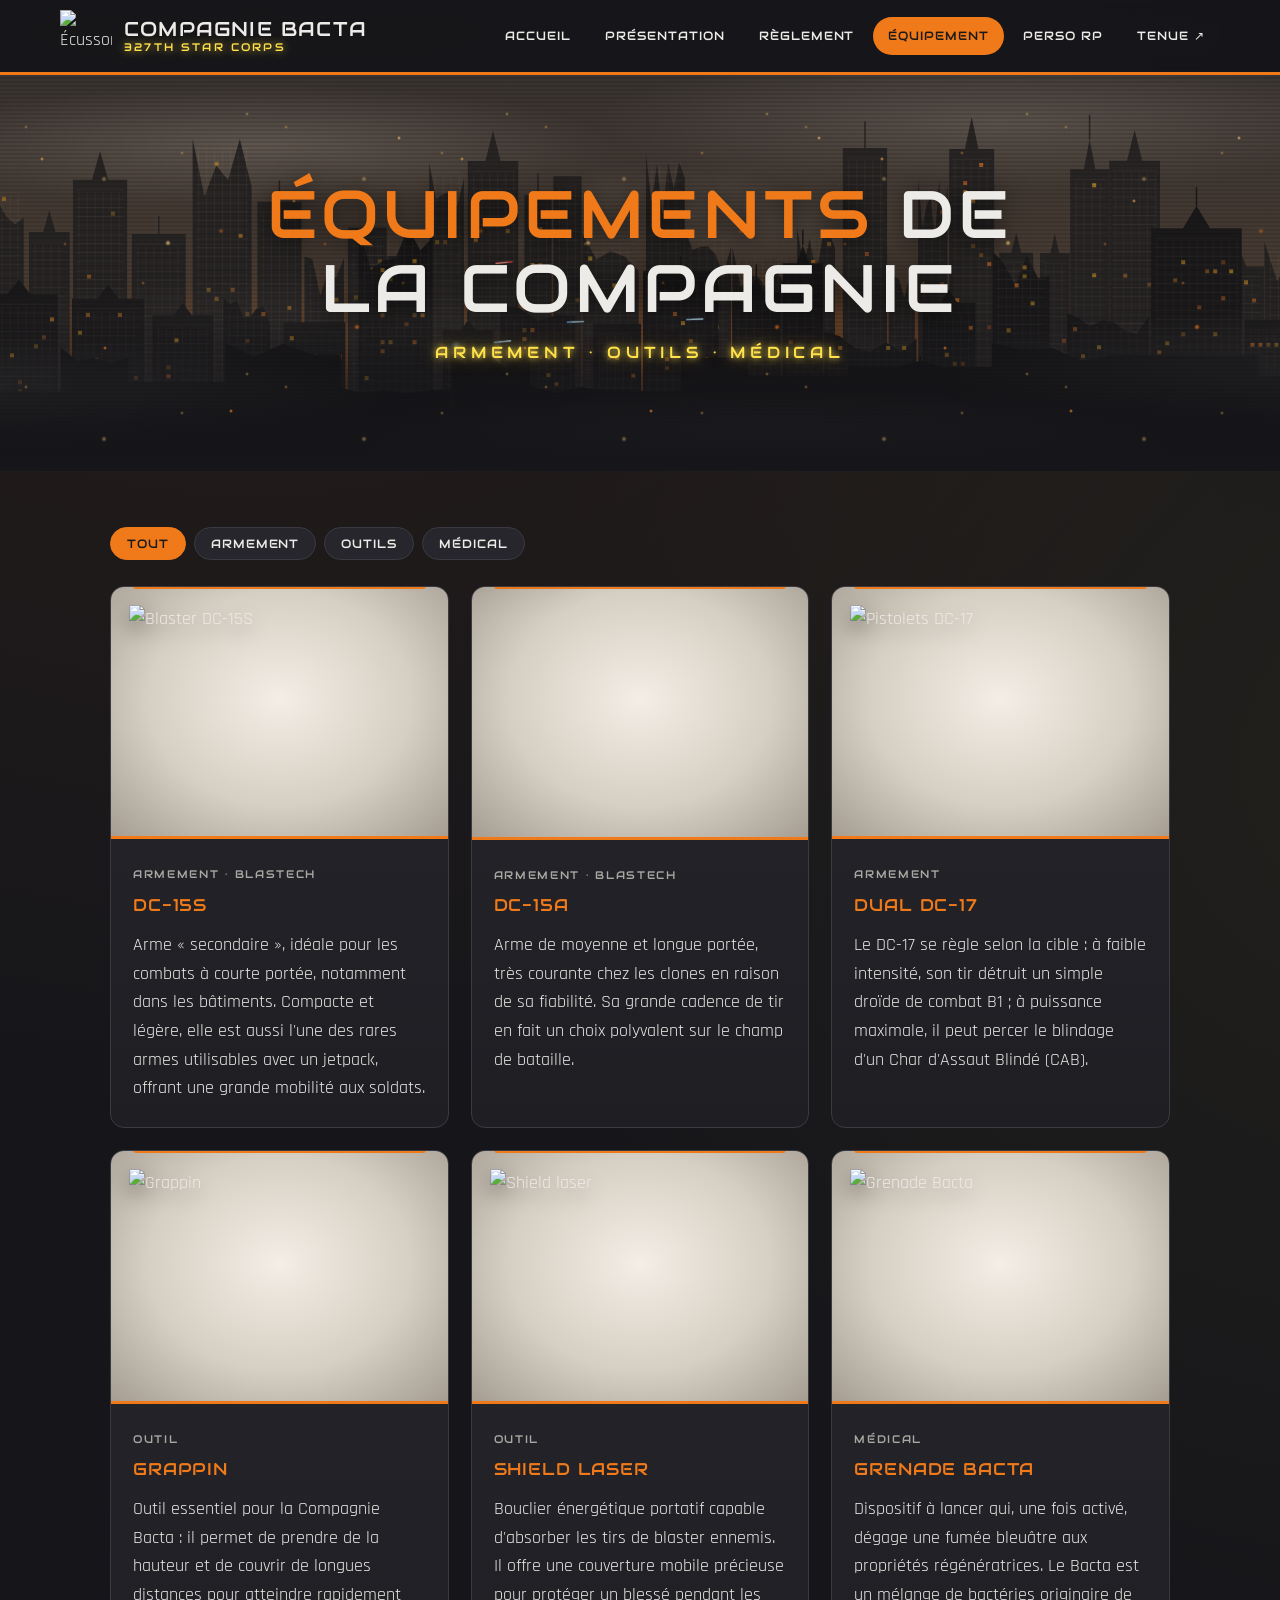
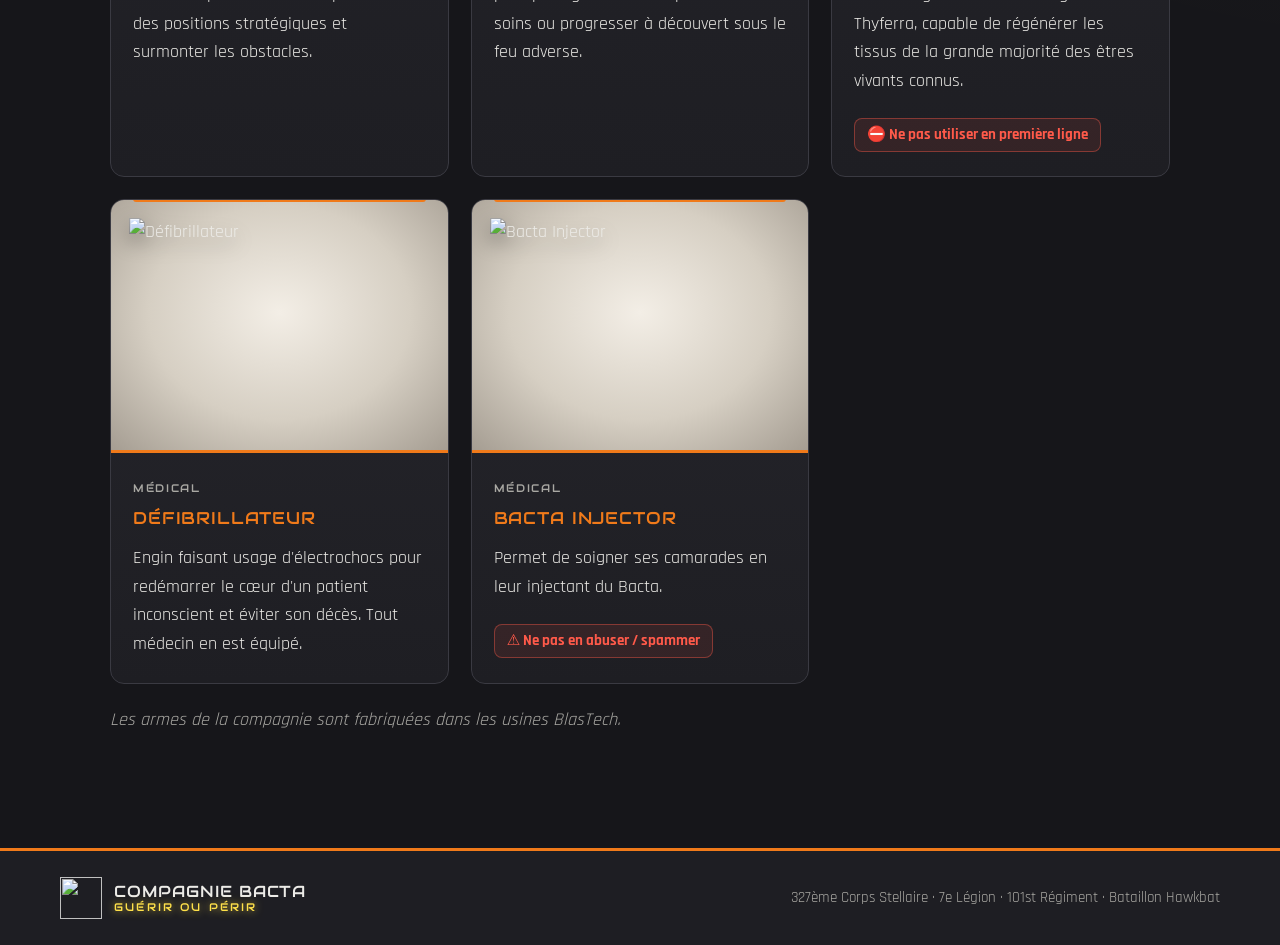
==== equipement.html @ cf079145 "Add files via upload" ====
<!doctype html>
<html lang="fr">
<head>
  <meta charset="utf-8">
  <meta name="viewport" content="width=device-width, initial-scale=1">
  <title>Équipement · Compagnie Bacta</title>
  <meta name="description" content="Armement et matériel médical de la Compagnie Bacta.">
  <meta name="theme-color" content="#16161a">
  <link rel="icon" type="image/png" href="https://i.imgur.com/Xef8rkx.png">
  <link rel="preconnect" href="https://fonts.googleapis.com">
  <link rel="preconnect" href="https://fonts.gstatic.com" crossorigin>
  <link href="https://fonts.googleapis.com/css2?family=Audiowide&family=Rajdhani:wght@500;600;700&display=swap" rel="stylesheet">
  <link rel="stylesheet" href="style.css">
</head>
<body>
  <header class="site-header">
    <div class="inner">
      <a class="brand" href="index.html">
        <img src="https://i.imgur.com/Xef8rkx.png" alt="Écusson de la Compagnie Bacta">
        <span class="brand-text"><strong>Compagnie Bacta</strong><small>327TH STAR CORPS</small></span>
      </a>
      <button class="nav-toggle" aria-label="Ouvrir le menu" aria-expanded="false" aria-controls="menu"><span></span></button>
      <ul class="nav" id="menu">
        <li><a href="index.html">Accueil</a></li>
        <li><a href="presentation.html">Présentation</a></li>
        <li><a href="reglement.html">Règlement</a></li>
        <li><a href="equipement.html" aria-current="page">Équipement</a></li>
        <li><a href="persorp.html">Perso RP</a></li>
        <li><a href="https://lucasmasure.github.io/site327th/tenues.html" target="_blank" rel="noopener">Tenue ↗</a></li>
      </ul>
    </div>
  </header>

  <main>
    <section class="hero small hero-anim">
      <div class="hero-bg scene"><canvas class="skyline" aria-hidden="true"></canvas><canvas class="battle" aria-hidden="true"></canvas><canvas class="squad" aria-hidden="true"></canvas></div>
      <div class="hero-fx smoke" aria-hidden="true"></div>
      <div class="hero-fx embers" aria-hidden="true"></div>
      <div class="hero-fx embers far" aria-hidden="true"></div>
      <div class="hero-fx flash" aria-hidden="true"></div>
      <div class="hero-content">
        <h1><span class="accent">Équipements</span> de la Compagnie</h1>
        <span class="neon">ARMEMENT · OUTILS · MÉDICAL</span>
      </div>
    </section>

    <section class="section">
      <div class="container">
        <div class="filters" role="group" aria-label="Filtrer l'équipement">
          <button type="button" data-filter="all" aria-pressed="true">Tout</button>
          <button type="button" data-filter="arme" aria-pressed="false">Armement</button>
          <button type="button" data-filter="outil" aria-pressed="false">Outils</button>
          <button type="button" data-filter="medical" aria-pressed="false">Médical</button>
        </div>

        <div class="grid grid-3">
          <article class="panel gear reveal" data-cat="arme">
            <figure><img src="https://i.imgur.com/nRN3smz.png" alt="Blaster DC-15S" loading="lazy"></figure>
            <div class="body">
              <span class="cat">Armement · BlasTech</span>
              <h3>DC-15S</h3>
              <p>Arme « secondaire », idéale pour les combats à courte portée, notamment dans les bâtiments. Compacte et légère, elle est aussi l'une des rares armes utilisables avec un jetpack, offrant une grande mobilité aux soldats.</p>
            </div>
          </article>

          <article class="panel gear reveal" data-cat="arme">
            <figure><img class="tight" src="https://i.imgur.com/wqkcnJ9.png" alt="Fusil DC-15A" loading="lazy"></figure>
            <div class="body">
              <span class="cat">Armement · BlasTech</span>
              <h3>DC-15A</h3>
              <p>Arme de moyenne et longue portée, très courante chez les clones en raison de sa fiabilité. Sa grande cadence de tir en fait un choix polyvalent sur le champ de bataille.</p>
            </div>
          </article>

          <article class="panel gear reveal" data-cat="arme">
            <figure><img src="https://i.imgur.com/rThnytf.png" alt="Pistolets DC-17" loading="lazy"></figure>
            <div class="body">
              <span class="cat">Armement</span>
              <h3>Dual DC-17</h3>
              <p>Le DC-17 se règle selon la cible : à faible intensité, son tir détruit un simple droïde de combat B1 ; à puissance maximale, il peut percer le blindage d'un Char d'Assaut Blindé (CAB).</p>
            </div>
          </article>

          <article class="panel gear reveal" data-cat="outil">
            <figure><img src="https://i.imgur.com/7zBPqgV.png" alt="Grappin" loading="lazy"></figure>
            <div class="body">
              <span class="cat">Outil</span>
              <h3>Grappin</h3>
              <p>Outil essentiel pour la Compagnie Bacta : il permet de prendre de la hauteur et de couvrir de longues distances pour atteindre rapidement des positions stratégiques et surmonter les obstacles.</p>
            </div>
          </article>

          <article class="panel gear reveal" data-cat="outil">
            <figure><img src="https://i.imgur.com/reL2y9s.png" alt="Shield laser" loading="lazy"></figure>
            <div class="body">
              <span class="cat">Outil</span>
              <h3>Shield laser</h3>
              <p>Bouclier énergétique portatif capable d'absorber les tirs de blaster ennemis. Il offre une couverture mobile précieuse pour protéger un blessé pendant les soins ou progresser à découvert sous le feu adverse.</p>
            </div>
          </article>

          <article class="panel gear reveal" data-cat="medical">
            <figure><img src="https://i.imgur.com/uKhe6Ti.png" alt="Grenade Bacta" loading="lazy"></figure>
            <div class="body">
              <span class="cat">Médical</span>
              <h3>Grenade Bacta</h3>
              <p>Dispositif à lancer qui, une fois activé, dégage une fumée bleuâtre aux propriétés régénératrices. Le Bacta est un mélange de bactéries originaire de Thyferra, capable de régénérer les tissus de la grande majorité des êtres vivants connus.</p>
              <span class="warn">⛔ Ne pas utiliser en première ligne</span>
            </div>
          </article>

          <article class="panel gear reveal" data-cat="medical">
            <figure><img src="https://i.imgur.com/QE6nKSE.png" alt="Défibrillateur" loading="lazy"></figure>
            <div class="body">
              <span class="cat">Médical</span>
              <h3>Défibrillateur</h3>
              <p>Engin faisant usage d'électrochocs pour redémarrer le cœur d'un patient inconscient et éviter son décès. Tout médecin en est équipé.</p>
            </div>
          </article>

          <article class="panel gear reveal" data-cat="medical">
            <figure><img src="https://i.imgur.com/qRTN50y.png" alt="Bacta Injector" loading="lazy"></figure>
            <div class="body">
              <span class="cat">Médical</span>
              <h3>Bacta Injector</h3>
              <p>Permet de soigner ses camarades en leur injectant du Bacta.</p>
              <span class="warn">⚠️ Ne pas en abuser / spammer</span>
            </div>
          </article>
        </div>

        <p class="note">Les armes de la compagnie sont fabriquées dans les usines BlasTech.</p>
      </div>
    </section>
  </main>

  <footer class="site-footer">
    <div class="inner">
      <a class="brand" href="index.html">
        <img src="https://i.imgur.com/Xef8rkx.png" alt="">
        <span class="brand-text"><strong>Compagnie Bacta</strong><small>GUÉRIR OU PÉRIR</small></span>
      </a>
      <span>327ème Corps Stellaire · 7e Légion · 101st Régiment · Bataillon Hawkbat</span>
    </div>
  </footer>

  <script src="script.js"></script>
</body>
</html>
---- style.css ----
/* ==========================================================
   Compagnie Bacta - 327th Star Corps
   Palette tirée de l'écusson : anthracite, orange, jaune néon
   ========================================================== */

:root {
  --bg: #16161a;
  --bg-2: #1e1e23;
  --panel: #26262c;
  --panel-2: #2e2e35;
  --line: #3a3a42;
  --orange: #f07a1a;
  --neon: #ffe14a;
  --text: #ecebe7;
  --muted: #a9a8a3;
  --danger: #ff5a4a;
  --radius: 14px;
  --font-title: "Audiowide", system-ui, sans-serif;
  --font-body: "Rajdhani", system-ui, sans-serif;
}

* { box-sizing: border-box; }
html { scroll-behavior: smooth; }

body {
  margin: 0;
  background:
    radial-gradient(circle at 20% -10%, rgba(240, 122, 26, .10), transparent 45%),
    radial-gradient(circle at 110% 30%, rgba(255, 225, 74, .05), transparent 40%),
    var(--bg);
  color: var(--text);
  font-family: var(--font-body);
  font-size: 1.12rem;
  line-height: 1.6;
  min-height: 100vh;
  display: flex;
  flex-direction: column;
}

img { max-width: 100%; display: block; }
a { color: var(--orange); }

/* ---------- Header / navigation ---------- */

.site-header {
  position: sticky;
  top: 0;
  z-index: 50;
  background: rgba(22, 22, 26, .9);
  backdrop-filter: blur(10px);
  border-bottom: 3px solid var(--orange);
}

.site-header .inner {
  max-width: 1200px;
  margin: 0 auto;
  padding: 10px 20px;
  display: flex;
  align-items: center;
  justify-content: space-between;
  gap: 16px;
}

.brand {
  display: flex;
  align-items: center;
  gap: 12px;
  text-decoration: none;
  color: var(--text);
}

.brand img { width: 52px; height: 52px; transition: transform .5s ease; }
.brand:hover img { transform: rotate(-12deg) scale(1.05); }

.brand-text { display: flex; flex-direction: column; line-height: 1.15; }

.brand-text strong {
  font-family: var(--font-title);
  font-weight: 400;
  font-size: 1.25rem;
  letter-spacing: .06em;
  text-transform: uppercase;
}

.brand-text small {
  font-family: var(--font-title);
  font-size: .68rem;
  letter-spacing: .2em;
  color: var(--neon);
  text-shadow: 0 0 8px rgba(255, 225, 74, .7);
}

.nav { display: flex; gap: 4px; list-style: none; margin: 0; padding: 0; }

.nav a {
  display: block;
  padding: 8px 14px;
  font-family: var(--font-title);
  font-size: .76rem;
  letter-spacing: .08em;
  text-transform: uppercase;
  color: var(--text);
  text-decoration: none;
  border-radius: 999px;
  border: 1px solid transparent;
  transition: background .2s, border-color .2s, color .2s;
}

.nav a:hover { border-color: var(--orange); color: var(--orange); }
.nav a[aria-current="page"] { background: var(--orange); color: #1a1a1a; }

.nav-toggle {
  display: none;
  background: none;
  border: 2px solid var(--orange);
  border-radius: 10px;
  width: 46px;
  height: 42px;
  cursor: pointer;
  padding: 0;
}

.nav-toggle span,
.nav-toggle span::before,
.nav-toggle span::after {
  display: block;
  width: 22px;
  height: 2px;
  background: var(--orange);
  margin: 0 auto;
  position: relative;
  transition: transform .25s, background .25s;
}

.nav-toggle span::before,
.nav-toggle span::after { content: ""; position: absolute; left: 0; }
.nav-toggle span::before { top: -7px; }
.nav-toggle span::after { top: 7px; }

/* ---------- Hero ---------- */

.hero {
  position: relative;
  min-height: 80vh;
  display: grid;
  place-items: center;
  text-align: center;
  overflow: hidden;
  isolation: isolate;
}

.hero.small { min-height: 44vh; }

.hero-bg {
  position: absolute;
  inset: 0;
  background-size: cover;
  background-position: center 30%;
  z-index: -2;
  animation: slowzoom 24s ease-in-out infinite alternate;
}

.hero::after {
  content: "";
  position: absolute;
  inset: 0;
  z-index: -1;
  background:
    linear-gradient(180deg, rgba(22, 22, 26, .35) 0%, rgba(22, 22, 26, .6) 60%, var(--bg) 100%),
    repeating-linear-gradient(0deg, rgba(0, 0, 0, .12) 0 2px, transparent 2px 4px);
}

@keyframes slowzoom { from { transform: scale(1.02); } to { transform: scale(1.12); } }

.hero-content { padding: 40px 20px; max-width: 900px; }



.hero h1 {
  font-family: var(--font-title);
  font-weight: 400;
  font-size: clamp(2rem, 6vw, 4.2rem);
  letter-spacing: .06em;
  text-transform: uppercase;
  margin: 0;
  line-height: 1.1;
  text-shadow: 0 4px 24px rgba(0, 0, 0, .7);
}

.hero h1 .accent { color: var(--orange); }

.neon {
  display: inline-block;
  margin-top: 14px;
  font-family: var(--font-title);
  letter-spacing: .3em;
  font-size: clamp(.8rem, 1.8vw, 1rem);
  color: var(--neon);
  text-shadow: 0 0 6px rgba(255, 225, 74, .9), 0 0 18px rgba(255, 225, 74, .5);
}

.hero .lead {
  margin: 18px auto 0;
  max-width: 640px;
  font-size: 1.2rem;
  color: #dddbd5;
  text-shadow: 0 2px 10px rgba(0, 0, 0, .8);
}

.btn-row { margin-top: 28px; display: flex; gap: 12px; justify-content: center; flex-wrap: wrap; }

.btn {
  display: inline-flex;
  align-items: center;
  gap: 8px;
  padding: 12px 24px;
  font-family: var(--font-title);
  font-size: .82rem;
  letter-spacing: .1em;
  text-transform: uppercase;
  text-decoration: none;
  color: #1a1a1a;
  background: var(--orange);
  border: 2px solid var(--orange);
  border-radius: 999px;
  transition: transform .15s, box-shadow .2s, color .2s, border-color .2s;
}

.btn:hover { transform: translateY(-2px); box-shadow: 0 8px 24px rgba(240, 122, 26, .35); }
.btn.ghost { background: rgba(22, 22, 26, .6); color: var(--text); border-color: var(--text); }
.btn.ghost:hover { border-color: var(--orange); color: var(--orange); box-shadow: none; }

/* ---------- Accueil : arrière-plan animé ---------- */

.hero-content { position: relative; z-index: 1; }

.hero-anim .hero-bg {
  background-position: center 35%;
  animation: kenburns 32s ease-in-out infinite alternate;
}

@keyframes kenburns {
  0%   { transform: scale(1.05) translate(0, 0); }
  50%  { transform: scale(1.14) translate(-1.5%, -1%); }
  100% { transform: scale(1.1) translate(1.5%, -2%); }
}

.hero-fx {
  position: absolute;
  inset: 0;
  pointer-events: none;
}

/* Fumée qui dérive entre les ruines */
.hero-anim .smoke {
  z-index: -1;
  inset: -10% -50%;
  background:
    radial-gradient(ellipse 30% 18% at 20% 75%, rgba(200, 190, 175, .22), transparent 70%),
    radial-gradient(ellipse 25% 15% at 55% 85%, rgba(180, 170, 160, .18), transparent 70%),
    radial-gradient(ellipse 35% 20% at 85% 70%, rgba(210, 200, 185, .2), transparent 70%),
    radial-gradient(ellipse 28% 14% at 40% 60%, rgba(160, 150, 140, .12), transparent 70%);
  filter: blur(6px);
  animation: drift 40s linear infinite alternate;
}

@keyframes drift {
  from { transform: translateX(-12%); }
  to   { transform: translateX(12%); }
}

/* Braises qui s'élèvent */
.hero-anim .embers {
  z-index: 0;
  inset: 0;
  background-image:
    radial-gradient(2px 2px at 10% 20%, #ffb35c, transparent),
    radial-gradient(2px 2px at 25% 65%, #ff8a2a, transparent),
    radial-gradient(3px 3px at 40% 40%, #ffd27a, transparent),
    radial-gradient(2px 2px at 55% 80%, #ff9a3c, transparent),
    radial-gradient(2px 2px at 70% 30%, #ffb35c, transparent),
    radial-gradient(3px 3px at 85% 60%, #ff7a1a, transparent),
    radial-gradient(2px 2px at 95% 15%, #ffd27a, transparent);
  background-size: 420px 420px;
  opacity: .8;
  animation: rise 14s linear infinite, flicker 3s ease-in-out infinite alternate;
}

.hero-anim .embers.far {
  background-size: 260px 260px;
  opacity: .45;
  filter: blur(.6px);
  animation: rise-far 22s linear infinite, flicker 4s ease-in-out infinite alternate-reverse;
}

@keyframes rise {
  from { background-position: 0 0; }
  to   { background-position: 120px -840px; }
}

@keyframes rise-far {
  from { background-position: 0 0; }
  to   { background-position: -80px -520px; }
}

@keyframes flicker {
  from { filter: brightness(.8); }
  to   { filter: brightness(1.4); }
}

/* Éclairs lointains dans le ciel orageux */
.hero-anim .flash {
  z-index: -1;
  background: radial-gradient(ellipse 60% 35% at 50% 0%, rgba(255, 240, 220, .55), transparent 70%);
  mix-blend-mode: screen;
  opacity: 0;
  animation: lightning 11s linear infinite;
}

@keyframes lightning {
  0%, 86%, 100% { opacity: 0; }
  87%  { opacity: .9; }
  88%  { opacity: .1; }
  89%  { opacity: .7; }
  91%  { opacity: 0; }
}

/* ---------- Layout ---------- */

main { flex: 1; }
.container { max-width: 1100px; margin: 0 auto; padding: 0 20px; }
.section { padding: 56px 0; }

.section-title {
  display: flex;
  align-items: center;
  gap: 16px;
  font-family: var(--font-title);
  font-weight: 400;
  font-size: clamp(1.25rem, 3vw, 1.9rem);
  letter-spacing: .06em;
  text-transform: uppercase;
  margin: 0 0 28px;
}

.section-title::before {
  content: "";
  flex: none;
  width: 14px;
  height: 14px;
  border-radius: 50%;
  background: var(--orange);
  box-shadow: 0 0 0 4px var(--bg), 0 0 0 6px var(--orange);
}

.section-title::after {
  content: "";
  flex: 1;
  height: 2px;
  background: linear-gradient(90deg, var(--orange), transparent);
}

/* Panneau inspiré des bandeaux de l'écusson */
.panel {
  position: relative;
  background: linear-gradient(180deg, var(--panel), var(--bg-2));
  border: 1px solid var(--line);
  border-radius: var(--radius);
  padding: 26px 28px;
}

.panel::before {
  content: "";
  position: absolute;
  left: 22px;
  right: 22px;
  top: -1px;
  height: 3px;
  border-radius: 0 0 4px 4px;
  background: var(--orange);
}

.panel h3 {
  font-family: var(--font-title);
  font-weight: 400;
  letter-spacing: .05em;
  text-transform: uppercase;
  font-size: 1.05rem;
  margin: 0 0 12px;
  color: var(--orange);
}

.panel p { margin: 0 0 10px; }
.panel p:last-child { margin-bottom: 0; }

.grid { display: grid; gap: 22px; }
.grid-2 { grid-template-columns: repeat(auto-fit, minmax(min(100%, 300px), 1fr)); }
.grid-3 { grid-template-columns: repeat(auto-fit, minmax(min(100%, 260px), 1fr)); }
.stack > * + * { margin-top: 22px; }
.stack > .chain { margin: 40px 0; }

/* ---------- Chaîne d'unités ---------- */

.chain {
  display: flex;
  flex-wrap: wrap;
  align-items: center;
  justify-content: center;
  gap: 10px;
  list-style: none;
  margin: 0;
  padding: 0;
}

.chain li {
  font-family: var(--font-title);
  font-size: .78rem;
  letter-spacing: .06em;
  text-transform: uppercase;
  padding: 10px 16px;
  border: 1px solid var(--line);
  border-radius: 999px;
  background: var(--panel);
}

.chain li.current { background: var(--orange); color: #1a1a1a; border-color: var(--orange); }
.chain li.sep { border: none; background: none; padding: 0; color: var(--orange); }

/* ---------- Cartes de navigation ---------- */

.card-link {
  display: flex;
  flex-direction: column;
  gap: 6px;
  text-decoration: none;
  color: var(--text);
  transition: transform .2s, border-color .2s;
}

.card-link:hover { transform: translateY(-4px); border-color: var(--orange); }

.card-link .icon {
  width: 54px;
  height: 54px;
  display: grid;
  place-items: center;
  font-size: 1.5rem;
  border-radius: 50%;
  background: var(--bg);
  border: 2px solid var(--orange);
  margin-bottom: 8px;
}

.card-link p { color: var(--muted); }

.card-link .more {
  margin-top: auto;
  padding-top: 8px;
  font-family: var(--font-title);
  font-size: .72rem;
  letter-spacing: .12em;
  text-transform: uppercase;
  color: var(--orange);
}

/* ---------- Devise ---------- */

.motto {
  text-align: center;
  padding: 44px 24px;
  border-radius: var(--radius);
  background:
    linear-gradient(90deg, transparent 0 10%, var(--orange) 10% 12%, transparent 12% 88%, var(--orange) 88% 90%, transparent 90%),
    var(--panel);
  border: 1px solid var(--line);
}

.motto q {
  font-family: var(--font-title);
  font-size: clamp(1.4rem, 4vw, 2.4rem);
  letter-spacing: .08em;
  text-transform: uppercase;
  quotes: "\00AB\00A0" "\00A0\00BB";
}

.motto p {
  margin: 10px 0 0;
  color: var(--neon);
  font-family: var(--font-title);
  letter-spacing: .25em;
  font-size: .8rem;
  text-shadow: 0 0 8px rgba(255, 225, 74, .6);
}

/* ---------- Listes ---------- */

.list { list-style: none; padding: 0; margin: 0; }

.list li {
  position: relative;
  padding: 10px 0 10px 30px;
  border-bottom: 1px dashed var(--line);
}

.list li:last-child { border-bottom: none; }

.list li::before {
  content: "";
  position: absolute;
  left: 4px;
  top: 19px;
  width: 10px;
  height: 10px;
  border-radius: 2px;
  transform: rotate(45deg);
  background: var(--orange);
}

.list.danger li::before { background: var(--danger); }
.list strong { color: #fff; }

/* ---------- Code MÉDICALE ---------- */

.acronym {
  display: grid;
  grid-template-columns: repeat(auto-fit, minmax(min(100%, 180px), 1fr));
  gap: 16px;
}

.acronym div {
  background: var(--panel);
  border: 1px solid var(--line);
  border-radius: var(--radius);
  padding: 22px 18px;
  text-align: center;
}

.acronym b {
  display: grid;
  place-items: center;
  width: 58px;
  height: 58px;
  margin: 0 auto 12px;
  border-radius: 50%;
  font-family: var(--font-title);
  font-size: 1.6rem;
  font-weight: 400;
  color: #1a1a1a;
  background: var(--orange);
  box-shadow: 0 0 0 4px var(--panel), 0 0 0 6px var(--orange);
}

.acronym h4 {
  font-family: var(--font-title);
  font-weight: 400;
  margin: 0 0 6px;
  letter-spacing: .05em;
  text-transform: uppercase;
}

.acronym p { margin: 0; color: var(--muted); font-size: 1rem; }

/* ---------- Alertes ---------- */

.alert {
  display: flex;
  gap: 14px;
  align-items: flex-start;
  padding: 16px 20px;
  border-radius: var(--radius);
  background: rgba(255, 90, 74, .08);
  border: 1px solid rgba(255, 90, 74, .45);
}

.alert.code-vert { background: rgba(80, 220, 120, .07); border-color: rgba(80, 220, 120, .45); }

.alert .tag {
  flex: none;
  margin-top: 3px;
  font-family: var(--font-title);
  font-size: .68rem;
  letter-spacing: .1em;
  padding: 4px 10px;
  border-radius: 999px;
  background: var(--danger);
  color: #1a1a1a;
}

.alert.code-vert .tag { background: #50dc78; }

/* ---------- Personnages ---------- */

.dossier {
  display: grid;
  grid-template-columns: 280px 1fr;
  gap: 32px;
  align-items: start;
}

.portrait {
  position: relative;
  padding: 6px;
  border-radius: var(--radius);
  background: linear-gradient(160deg, var(--orange), var(--panel-2) 40%, var(--panel-2) 60%, var(--orange));
}

.portrait img {
  width: 100%;
  height: auto;
  aspect-ratio: 1120 / 1760;
  object-fit: cover;
  border-radius: calc(var(--radius) - 6px);
  background: var(--bg);
}
.matricule {
  display: inline-block;
  font-family: var(--font-title);
  font-size: .78rem;
  letter-spacing: .18em;
  color: var(--neon);
  text-shadow: 0 0 8px rgba(255, 225, 74, .6);
}

.dossier h2 {
  font-family: var(--font-title);
  font-weight: 400;
  font-size: clamp(1.8rem, 4vw, 2.6rem);
  letter-spacing: .06em;
  text-transform: uppercase;
  margin: 2px 0 8px;
}

.role {
  display: inline-block;
  padding: 4px 14px;
  border-radius: 999px;
  background: var(--orange);
  color: #1a1a1a;
  font-weight: 700;
}

.dossier h3 {
  font-family: var(--font-title);
  font-weight: 400;
  font-size: .88rem;
  letter-spacing: .12em;
  text-transform: uppercase;
  color: var(--orange);
  margin: 22px 0 6px;
}

.dossier p { margin: 0; }

/* ---------- Équipement ---------- */

.filters { display: flex; flex-wrap: wrap; gap: 8px; margin-bottom: 26px; }

.filters button {
  font-family: var(--font-title);
  font-size: .74rem;
  letter-spacing: .08em;
  text-transform: uppercase;
  padding: 8px 16px;
  border-radius: 999px;
  border: 1px solid var(--line);
  background: var(--panel);
  color: var(--text);
  cursor: pointer;
}

.filters button:hover { border-color: var(--orange); }
.filters button[aria-pressed="true"] { background: var(--orange); border-color: var(--orange); color: #1a1a1a; }

.gear { display: flex; flex-direction: column; padding: 0; overflow: hidden; }
.gear[hidden] { display: none; }

.gear figure {
  margin: 0;
  aspect-ratio: 4 / 3;
  padding: 18px;
  /* Fond clair : les images ont un fond transparent et certaines armes sont noires */
  background: radial-gradient(ellipse at 50% 45%, #f3eee6 0%, #d6cfc3 55%, #a59d92 100%);
  border-bottom: 3px solid var(--orange);
  overflow: hidden;
}

.gear figure img {
  width: 100%;
  height: 100%;
  object-fit: contain;
  filter: drop-shadow(0 8px 10px rgba(0, 0, 0, .35));
  transition: transform .4s;
}

.gear:hover figure img { transform: scale(1.06); }
/* Image avec beaucoup de marge transparente autour de l'arme */
.gear figure img.tight { scale: 1.6; }
.gear .body { padding: 20px 22px 24px; }

.gear .cat {
  font-family: var(--font-title);
  font-size: .66rem;
  letter-spacing: .16em;
  text-transform: uppercase;
  color: var(--muted);
}

.gear h3 { margin-top: 4px; }

.warn {
  display: inline-block;
  margin-top: 12px;
  padding: 4px 12px;
  border-radius: 8px;
  font-size: .95rem;
  font-weight: 700;
  color: var(--danger);
  background: rgba(255, 90, 74, .1);
  border: 1px solid rgba(255, 90, 74, .4);
}

.note { margin-top: 22px; color: var(--muted); font-style: italic; }

/* ---------- Footer ---------- */

.site-footer { margin-top: 40px; border-top: 3px solid var(--orange); background: var(--bg-2); }

.site-footer .inner {
  max-width: 1200px;
  margin: 0 auto;
  padding: 26px 20px;
  display: flex;
  align-items: center;
  justify-content: space-between;
  gap: 16px;
  flex-wrap: wrap;
  color: var(--muted);
  font-size: .95rem;
}

.site-footer .brand img { width: 42px; height: 42px; }
.site-footer .brand-text strong { font-size: 1rem; }

/* ---------- Apparition au défilement ---------- */

.js .reveal { opacity: 0; transform: translateY(18px); transition: opacity .6s ease, transform .6s ease; }
.js .reveal.visible { opacity: 1; transform: none; }

@media (prefers-reduced-motion: reduce) {
  *, *::before, *::after { animation: none !important; transition: none !important; }
  .js .reveal { opacity: 1; transform: none; }
}

/* ---------- Responsive ---------- */

@media (max-width: 900px) {
  .nav-toggle { display: block; }

  .nav {
    position: absolute;
    top: 100%;
    left: 0;
    right: 0;
    flex-direction: column;
    gap: 2px;
    padding: 10px 16px 16px;
    background: var(--bg);
    border-bottom: 3px solid var(--orange);
    display: none;
  }

  .nav.open { display: flex; }
  .nav a { padding: 14px 12px; border-radius: 10px; font-size: .85rem; }

  .nav-toggle[aria-expanded="true"] span { background: transparent; }
  .nav-toggle[aria-expanded="true"] span::before { transform: translateY(7px) rotate(45deg); }
  .nav-toggle[aria-expanded="true"] span::after { transform: translateY(-7px) rotate(-45deg); }
}

@media (max-width: 680px) {
  body { font-size: 1.05rem; }
  .section { padding: 40px 0; }
  .container { padding: 0 16px; }
  .site-header .inner { padding: 8px 16px; }
  .panel { padding: 22px 18px; }
  .dossier { grid-template-columns: 1fr; gap: 20px; }
  .portrait { width: min(100%, 300px); margin: 0 auto; }
  .dossier .head { text-align: center; }
  .brand-text small { display: none; }
  .motto { background: var(--panel); }
  .site-footer .inner { justify-content: center; text-align: center; }
}
/* Échanges de tirs de blasters dans les bâtiments du fond (dessinés par script.js) */
.hero-bg .battle,
.hero-bg .skyline,
.hero-bg .squad {
  position: absolute;
  inset: 0;
  width: 100%;
  height: 100%;
}

/* Pages intérieures : ciel d'orage, la ville en ruine est dessinée par script.js */
.hero-bg.scene {
  background:
    radial-gradient(ellipse 80% 35% at 50% 72%, rgba(255, 130, 40, .45), transparent 70%),
    radial-gradient(ellipse 40% 22% at 20% 18%, rgba(190, 175, 160, .35), transparent 70%),
    radial-gradient(ellipse 45% 25% at 78% 12%, rgba(180, 165, 150, .32), transparent 70%),
    radial-gradient(ellipse 35% 18% at 55% 35%, rgba(160, 145, 130, .28), transparent 70%),
    linear-gradient(180deg, #3e3834 0%, #5c4b3d 50%, #7a4b28 72%, #16161a 100%);
}

/* Voile plus léger sur les bannières des pages intérieures pour laisser voir la ville */
.hero.small.hero-anim::after {
  background:
    linear-gradient(180deg, rgba(22, 22, 26, .15) 0%, rgba(22, 22, 26, .35) 60%, var(--bg) 100%),
    repeating-linear-gradient(0deg, rgba(0, 0, 0, .12) 0 2px, transparent 2px 4px);
}
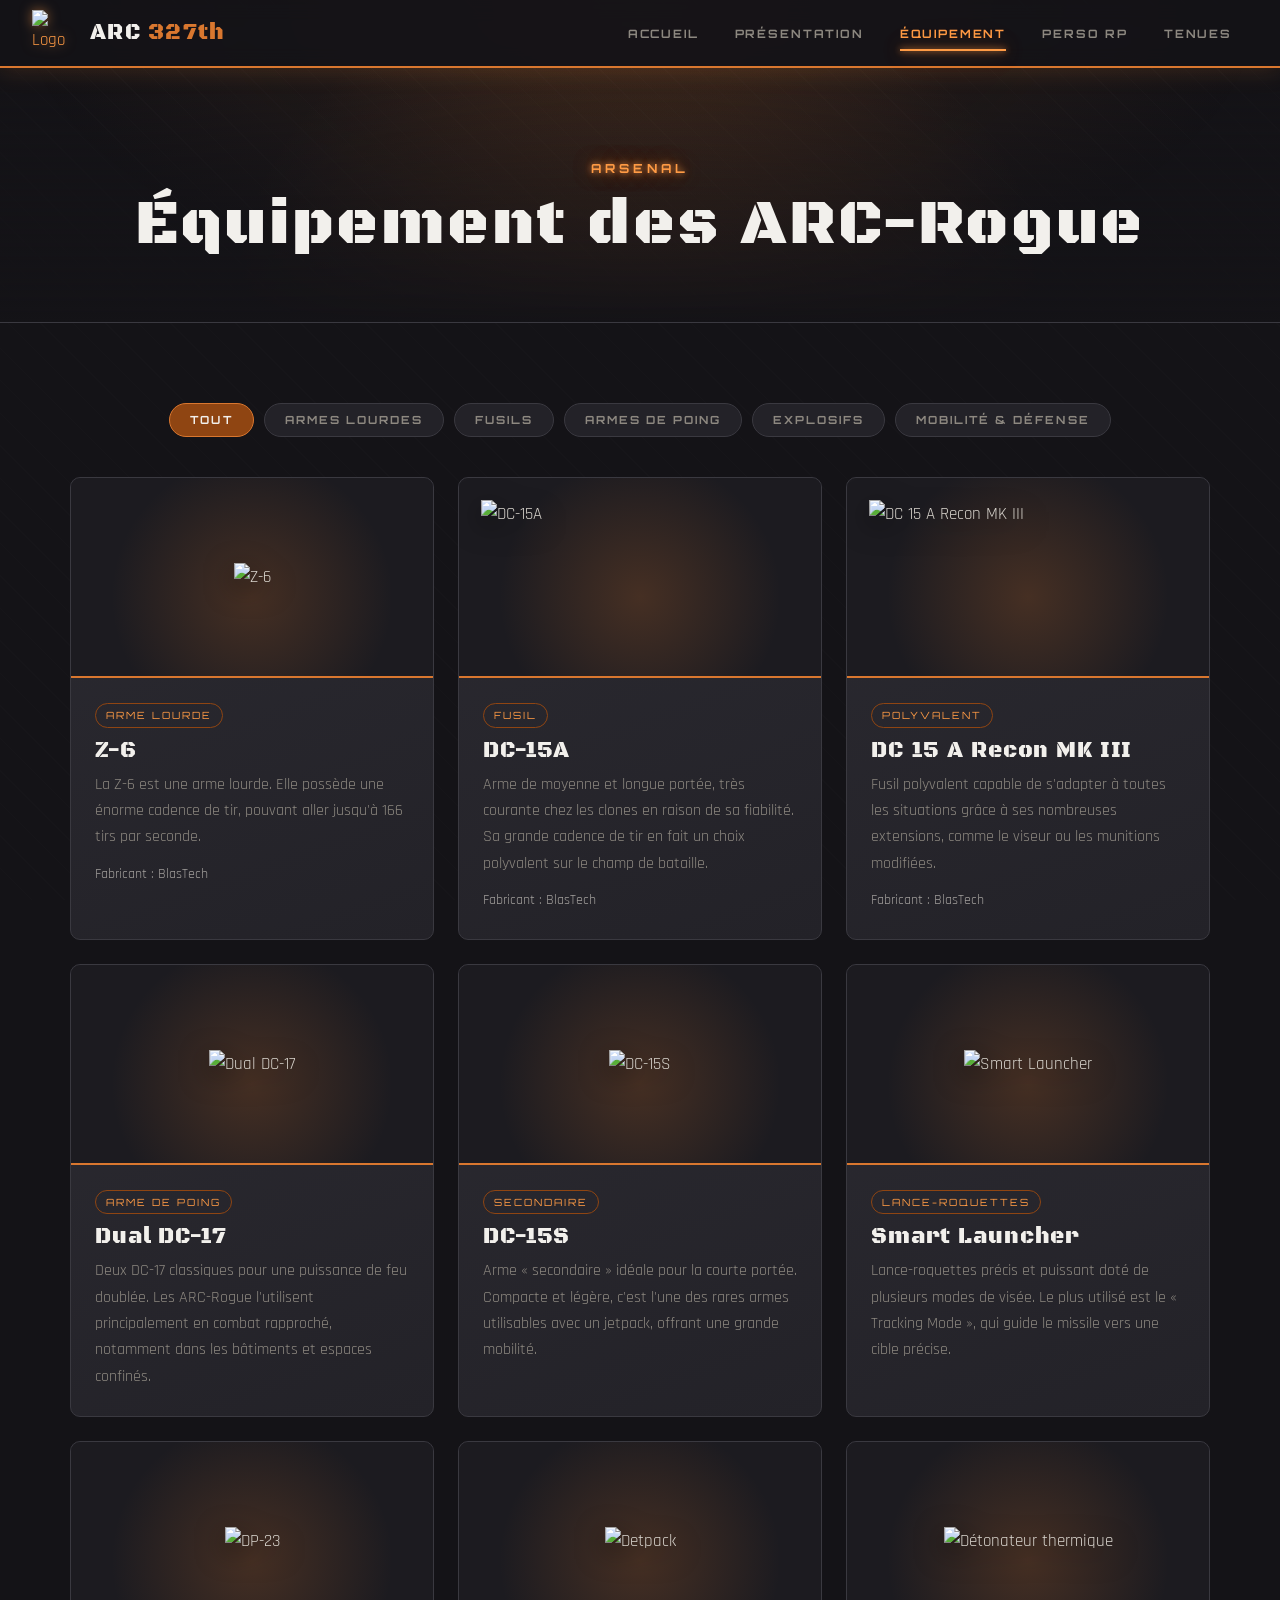
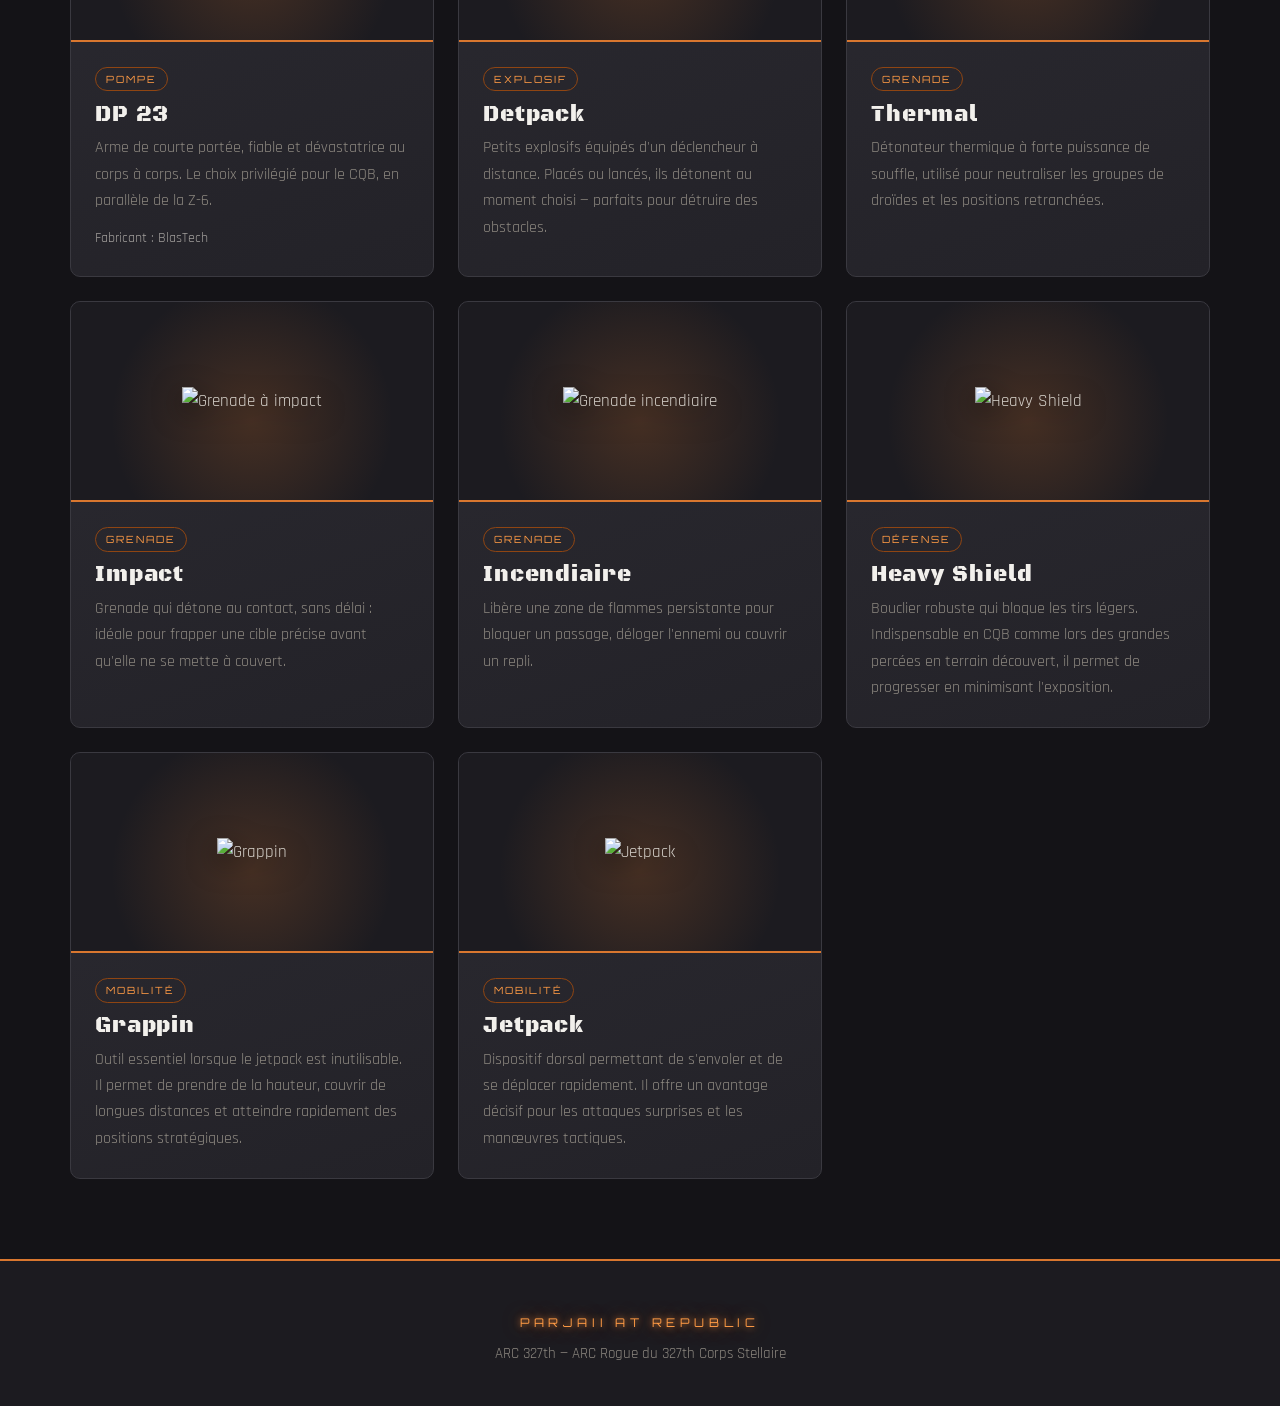
==== commit 49bb9b4c: "Add files via upload" ====
--- a/equipement.html
+++ b/equipement.html
@@ -1,149 +1,190 @@
-<!doctype html>
+<!DOCTYPE html>
 <html lang="fr">
 <head>
-  <meta charset="utf-8">
-  <meta name="viewport" content="width=device-width, initial-scale=1">
-  <title>Équipement · Compagnie Bacta</title>
-  <meta name="description" content="Armement et matériel médical de la Compagnie Bacta.">
-  <meta name="theme-color" content="#16161a">
-  <link rel="icon" type="image/png" href="https://i.imgur.com/Xef8rkx.png">
+  <meta charset="UTF-8">
+  <meta name="viewport" content="width=device-width, initial-scale=1.0">
+  <meta name="referrer" content="no-referrer">
+  <title>ARC 327th — Équipement</title>
+  <link rel="icon" href="https://i.imgur.com/6qHUprK.png">
   <link rel="preconnect" href="https://fonts.googleapis.com">
   <link rel="preconnect" href="https://fonts.gstatic.com" crossorigin>
-  <link href="https://fonts.googleapis.com/css2?family=Audiowide&family=Rajdhani:wght@500;600;700&display=swap" rel="stylesheet">
-  <link rel="stylesheet" href="style.css">
+  <link href="https://fonts.googleapis.com/css2?family=Black+Ops+One&family=Orbitron:wght@400;700;900&family=Rajdhani:wght@400;500;600;700&display=swap" rel="stylesheet">
+  <link rel="stylesheet" href="css/style.css">
 </head>
 <body>
-  <header class="site-header">
-    <div class="inner">
-      <a class="brand" href="index.html">
-        <img src="https://i.imgur.com/Xef8rkx.png" alt="Écusson de la Compagnie Bacta">
-        <span class="brand-text"><strong>Compagnie Bacta</strong><small>327TH STAR CORPS</small></span>
-      </a>
-      <button class="nav-toggle" aria-label="Ouvrir le menu" aria-expanded="false" aria-controls="menu"><span></span></button>
-      <ul class="nav" id="menu">
-        <li><a href="index.html">Accueil</a></li>
-        <li><a href="presentation.html">Présentation</a></li>
-        <li><a href="reglement.html">Règlement</a></li>
-        <li><a href="equipement.html" aria-current="page">Équipement</a></li>
-        <li><a href="persorp.html">Perso RP</a></li>
-        <li><a href="https://lucasmasure.github.io/site327th/tenues.html" target="_blank" rel="noopener">Tenue ↗</a></li>
-      </ul>
-    </div>
-  </header>
+  <nav class="nav">
+    <a class="nav-brand" href="index.html"><img src="https://i.imgur.com/6qHUprK.png" alt="Logo ARC Rogue"><span>ARC <b>327th</b></span></a>
+    <button class="nav-toggle" aria-label="Menu">&#9776;</button>
+    <ul class="nav-links">
+      <li><a href="index.html">Accueil</a></li>
+      <li><a href="presentation.html">Présentation</a></li>
+      <li><a href="equipement.html" class="active">Équipement</a></li>
+      <li><a href="flame.html">Perso RP</a></li>
+      <li><a href="https://lucasmasure.github.io/site-327th/tenues.html" target="_blank" rel="noopener">Tenues</a></li>
+    </ul>
+  </nav>
 
   <main>
-    <section class="hero small hero-anim">
-      <div class="hero-bg scene"><canvas class="skyline" aria-hidden="true"></canvas><canvas class="battle" aria-hidden="true"></canvas><canvas class="squad" aria-hidden="true"></canvas></div>
-      <div class="hero-fx smoke" aria-hidden="true"></div>
-      <div class="hero-fx embers" aria-hidden="true"></div>
-      <div class="hero-fx embers far" aria-hidden="true"></div>
-      <div class="hero-fx flash" aria-hidden="true"></div>
-      <div class="hero-content">
-        <h1><span class="accent">Équipements</span> de la Compagnie</h1>
-        <span class="neon">ARMEMENT · OUTILS · MÉDICAL</span>
+    <header class="page-hero">
+      <div class="container">
+        <p class="eyebrow">Arsenal</p>
+        <h1>Équipement des ARC-Rogue</h1>
       </div>
-    </section>
+    </header>
 
-    <section class="section">
+    <section>
       <div class="container">
-        <div class="filters" role="group" aria-label="Filtrer l'équipement">
-          <button type="button" data-filter="all" aria-pressed="true">Tout</button>
-          <button type="button" data-filter="arme" aria-pressed="false">Armement</button>
-          <button type="button" data-filter="outil" aria-pressed="false">Outils</button>
-          <button type="button" data-filter="medical" aria-pressed="false">Médical</button>
+        <div class="filter">
+          <button class="active" data-cat="all">Tout</button>
+          <button data-cat="lourd">Armes lourdes</button>
+          <button data-cat="fusil">Fusils</button>
+          <button data-cat="poing">Armes de poing</button>
+          <button data-cat="explosif">Explosifs</button>
+          <button data-cat="support">Mobilité &amp; défense</button>
         </div>
 
-        <div class="grid grid-3">
-          <article class="panel gear reveal" data-cat="arme">
-            <figure><img src="https://i.imgur.com/nRN3smz.png" alt="Blaster DC-15S" loading="lazy"></figure>
-            <div class="body">
-              <span class="cat">Armement · BlasTech</span>
-              <h3>DC-15S</h3>
-              <p>Arme « secondaire », idéale pour les combats à courte portée, notamment dans les bâtiments. Compacte et légère, elle est aussi l'une des rares armes utilisables avec un jetpack, offrant une grande mobilité aux soldats.</p>
+        <div class="gear-grid">
+          <article class="gear reveal" data-cat="lourd">
+            <div class="gear-img"><img src="https://i.imgur.com/OrnLwcV.png" alt="Z-6"></div>
+            <div class="gear-body">
+              <span class="tag">Arme lourde</span>
+              <h3>Z-6</h3>
+              <p>La Z-6 est une arme lourde. Elle possède une énorme cadence de tir, pouvant aller jusqu'à 166 tirs par seconde.</p>
+              <p class="maker">Fabricant : BlasTech</p>
             </div>
           </article>
 
-          <article class="panel gear reveal" data-cat="arme">
-            <figure><img class="tight" src="https://i.imgur.com/wqkcnJ9.png" alt="Fusil DC-15A" loading="lazy"></figure>
-            <div class="body">
-              <span class="cat">Armement · BlasTech</span>
+          <article class="gear reveal" data-cat="fusil">
+            <div class="gear-img"><img class="fit-cover" src="https://i.imgur.com/wqkcnJ9.png" alt="DC-15A"></div>
+            <div class="gear-body">
+              <span class="tag">Fusil</span>
               <h3>DC-15A</h3>
               <p>Arme de moyenne et longue portée, très courante chez les clones en raison de sa fiabilité. Sa grande cadence de tir en fait un choix polyvalent sur le champ de bataille.</p>
+              <p class="maker">Fabricant : BlasTech</p>
             </div>
           </article>
 
-          <article class="panel gear reveal" data-cat="arme">
-            <figure><img src="https://i.imgur.com/rThnytf.png" alt="Pistolets DC-17" loading="lazy"></figure>
-            <div class="body">
-              <span class="cat">Armement</span>
-              <h3>Dual DC-17</h3>
-              <p>Le DC-17 se règle selon la cible : à faible intensité, son tir détruit un simple droïde de combat B1 ; à puissance maximale, il peut percer le blindage d'un Char d'Assaut Blindé (CAB).</p>
+          <article class="gear reveal" data-cat="fusil">
+            <div class="gear-img"><img class="fit-cover" src="https://i.imgur.com/kUPE66i.png" alt="DC 15 A Recon MK III"></div>
+            <div class="gear-body">
+              <span class="tag">Polyvalent</span>
+              <h3>DC 15 A Recon MK III</h3>
+              <p>Fusil polyvalent capable de s'adapter à toutes les situations grâce à ses nombreuses extensions, comme le viseur ou les munitions modifiées.</p>
+              <p class="maker">Fabricant : BlasTech</p>
             </div>
           </article>
 
-          <article class="panel gear reveal" data-cat="outil">
-            <figure><img src="https://i.imgur.com/7zBPqgV.png" alt="Grappin" loading="lazy"></figure>
-            <div class="body">
-              <span class="cat">Outil</span>
-              <h3>Grappin</h3>
-              <p>Outil essentiel pour la Compagnie Bacta : il permet de prendre de la hauteur et de couvrir de longues distances pour atteindre rapidement des positions stratégiques et surmonter les obstacles.</p>
+          <article class="gear reveal" data-cat="poing">
+            <div class="gear-img"><img src="https://i.imgur.com/8jI8W8B.png" alt="Dual DC-17"></div>
+            <div class="gear-body">
+              <span class="tag">Arme de poing</span>
+              <h3>Dual DC-17</h3>
+              <p>Deux DC-17 classiques pour une puissance de feu doublée. Les ARC-Rogue l'utilisent principalement en combat rapproché, notamment dans les bâtiments et espaces confinés.</p>
             </div>
           </article>
 
-          <article class="panel gear reveal" data-cat="outil">
-            <figure><img src="https://i.imgur.com/reL2y9s.png" alt="Shield laser" loading="lazy"></figure>
-            <div class="body">
-              <span class="cat">Outil</span>
-              <h3>Shield laser</h3>
-              <p>Bouclier énergétique portatif capable d'absorber les tirs de blaster ennemis. Il offre une couverture mobile précieuse pour protéger un blessé pendant les soins ou progresser à découvert sous le feu adverse.</p>
+          <article class="gear reveal" data-cat="poing">
+            <div class="gear-img"><img src="https://i.imgur.com/nRN3smz.png" alt="DC-15S"></div>
+            <div class="gear-body">
+              <span class="tag">Secondaire</span>
+              <h3>DC-15S</h3>
+              <p>Arme « secondaire » idéale pour la courte portée. Compacte et légère, c'est l'une des rares armes utilisables avec un jetpack, offrant une grande mobilité.</p>
             </div>
           </article>
 
-          <article class="panel gear reveal" data-cat="medical">
-            <figure><img src="https://i.imgur.com/uKhe6Ti.png" alt="Grenade Bacta" loading="lazy"></figure>
-            <div class="body">
-              <span class="cat">Médical</span>
-              <h3>Grenade Bacta</h3>
-              <p>Dispositif à lancer qui, une fois activé, dégage une fumée bleuâtre aux propriétés régénératrices. Le Bacta est un mélange de bactéries originaire de Thyferra, capable de régénérer les tissus de la grande majorité des êtres vivants connus.</p>
-              <span class="warn">⛔ Ne pas utiliser en première ligne</span>
+          <article class="gear reveal" data-cat="lourd">
+            <div class="gear-img"><img src="https://i.imgur.com/PJJMlkK.png" alt="Smart Launcher"></div>
+            <div class="gear-body">
+              <span class="tag">Lance-roquettes</span>
+              <h3>Smart Launcher</h3>
+              <p>Lance-roquettes précis et puissant doté de plusieurs modes de visée. Le plus utilisé est le « Tracking Mode », qui guide le missile vers une cible précise.</p>
             </div>
           </article>
 
-          <article class="panel gear reveal" data-cat="medical">
-            <figure><img src="https://i.imgur.com/QE6nKSE.png" alt="Défibrillateur" loading="lazy"></figure>
-            <div class="body">
-              <span class="cat">Médical</span>
-              <h3>Défibrillateur</h3>
-              <p>Engin faisant usage d'électrochocs pour redémarrer le cœur d'un patient inconscient et éviter son décès. Tout médecin en est équipé.</p>
+          <article class="gear reveal" data-cat="fusil">
+            <div class="gear-img"><img src="https://i.imgur.com/LoOijuE.png" alt="DP-23"></div>
+            <div class="gear-body">
+              <span class="tag">Pompe</span>
+              <h3>DP 23</h3>
+              <p>Arme de courte portée, fiable et dévastatrice au corps à corps. Le choix privilégié pour le CQB, en parallèle de la Z-6.</p>
+              <p class="maker">Fabricant : BlasTech</p>
             </div>
           </article>
 
-          <article class="panel gear reveal" data-cat="medical">
-            <figure><img src="https://i.imgur.com/qRTN50y.png" alt="Bacta Injector" loading="lazy"></figure>
-            <div class="body">
-              <span class="cat">Médical</span>
-              <h3>Bacta Injector</h3>
-              <p>Permet de soigner ses camarades en leur injectant du Bacta.</p>
-              <span class="warn">⚠️ Ne pas en abuser / spammer</span>
+          <article class="gear reveal" data-cat="explosif">
+            <div class="gear-img"><img src="https://i.imgur.com/L83Wywv.png" alt="Detpack"></div>
+            <div class="gear-body">
+              <span class="tag">Explosif</span>
+              <h3>Detpack</h3>
+              <p>Petits explosifs équipés d'un déclencheur à distance. Placés ou lancés, ils détonent au moment choisi — parfaits pour détruire des obstacles.</p>
+            </div>
+          </article>
+
+          <article class="gear reveal" data-cat="explosif">
+            <div class="gear-img"><img src="https://i.imgur.com/HG6JFxP.png" alt="Détonateur thermique"></div>
+            <div class="gear-body">
+              <span class="tag">Grenade</span>
+              <h3>Thermal</h3>
+              <p>Détonateur thermique à forte puissance de souffle, utilisé pour neutraliser les groupes de droïdes et les positions retranchées.</p>
+            </div>
+          </article>
+
+          <article class="gear reveal" data-cat="explosif">
+            <div class="gear-img"><img src="https://i.imgur.com/S7crbLc.png" alt="Grenade à impact"></div>
+            <div class="gear-body">
+              <span class="tag">Grenade</span>
+              <h3>Impact</h3>
+              <p>Grenade qui détone au contact, sans délai : idéale pour frapper une cible précise avant qu'elle ne se mette à couvert.</p>
+            </div>
+          </article>
+
+          <article class="gear reveal" data-cat="explosif">
+            <div class="gear-img"><img src="https://i.imgur.com/9A0On4Z.png" alt="Grenade incendiaire"></div>
+            <div class="gear-body">
+              <span class="tag">Grenade</span>
+              <h3>Incendiaire</h3>
+              <p>Libère une zone de flammes persistante pour bloquer un passage, déloger l'ennemi ou couvrir un repli.</p>
+            </div>
+          </article>
+
+          <article class="gear reveal" data-cat="support">
+            <div class="gear-img"><img src="https://i.imgur.com/MNhMAT8.png" alt="Heavy Shield"></div>
+            <div class="gear-body">
+              <span class="tag">Défense</span>
+              <h3>Heavy Shield</h3>
+              <p>Bouclier robuste qui bloque les tirs légers. Indispensable en CQB comme lors des grandes percées en terrain découvert, il permet de progresser en minimisant l'exposition.</p>
+            </div>
+          </article>
+
+          <article class="gear reveal" data-cat="support">
+            <div class="gear-img"><img src="https://i.imgur.com/7zBPqgV.png" alt="Grappin"></div>
+            <div class="gear-body">
+              <span class="tag">Mobilité</span>
+              <h3>Grappin</h3>
+              <p>Outil essentiel lorsque le jetpack est inutilisable. Il permet de prendre de la hauteur, couvrir de longues distances et atteindre rapidement des positions stratégiques.</p>
+            </div>
+          </article>
+
+          <article class="gear reveal" data-cat="support">
+            <div class="gear-img"><img src="https://i.imgur.com/YkYrQ9j.png" alt="Jetpack"></div>
+            <div class="gear-body">
+              <span class="tag">Mobilité</span>
+              <h3>Jetpack</h3>
+              <p>Dispositif dorsal permettant de s'envoler et de se déplacer rapidement. Il offre un avantage décisif pour les attaques surprises et les manœuvres tactiques.</p>
             </div>
           </article>
         </div>
-
-        <p class="note">Les armes de la compagnie sont fabriquées dans les usines BlasTech.</p>
       </div>
     </section>
   </main>
 
-  <footer class="site-footer">
-    <div class="inner">
-      <a class="brand" href="index.html">
-        <img src="https://i.imgur.com/Xef8rkx.png" alt="">
-        <span class="brand-text"><strong>Compagnie Bacta</strong><small>GUÉRIR OU PÉRIR</small></span>
-      </a>
-      <span>327ème Corps Stellaire · 7e Légion · 101st Régiment · Bataillon Hawkbat</span>
+  <footer>
+    <div class="container">
+      <img src="https://i.imgur.com/6qHUprK.png" alt="">
+      <span class="motto">PARJAII AT REPUBLIC</span>
+      <p>ARC 327th — ARC Rogue du 327th Corps Stellaire</p>
     </div>
   </footer>
-
-  <script src="script.js"></script>
+  <script src="js/main.js"></script>
 </body>
-</html>+</html>
--- a/css/style.css
+++ b/css/style.css
@@ -0,0 +1,409 @@
+/* ARC 327th - palette tiree du logo ARC Rogue */
+*, *::before, *::after { box-sizing: border-box; margin: 0; padding: 0; }
+
+:root {
+  --bg: #141317;
+  --bg-2: #1c1b20;
+  --panel: #232228;
+  --panel-2: #2b2a31;
+  --ring: #3a3940;
+  --orange: #d9772f;
+  --orange-hot: #ff9b45;
+  --orange-deep: #8f4512;
+  --white: #f2f0ec;
+  --text: #d8d4cd;
+  --muted: #8d8880;
+  --nav-h: 68px;
+  --glow: 0 0 6px rgba(255, 155, 69, .9), 0 0 18px rgba(255, 120, 30, .55), 0 0 36px rgba(255, 100, 20, .3);
+}
+
+html { scroll-behavior: smooth; }
+
+body {
+  background: var(--bg);
+  color: var(--text);
+  font-family: 'Rajdhani', sans-serif;
+  font-size: 1.08rem;
+  line-height: 1.65;
+  min-height: 100vh;
+  overflow-x: hidden;
+}
+
+body::before {
+  content: '';
+  position: fixed;
+  inset: 0;
+  z-index: -1;
+  background:
+    radial-gradient(ellipse 70% 50% at 50% 0%, rgba(217, 119, 47, .14), transparent 70%),
+    repeating-linear-gradient(45deg, transparent 0 22px, rgba(255, 255, 255, .012) 22px 23px);
+  pointer-events: none;
+}
+
+img { max-width: 100%; display: block; }
+a { color: var(--orange-hot); }
+
+/* --- Navigation --- */
+.nav {
+  position: fixed;
+  top: 0; left: 0; right: 0;
+  height: var(--nav-h);
+  z-index: 100;
+  display: flex;
+  align-items: center;
+  gap: 6px;
+  padding: 0 32px;
+  background: rgba(20, 19, 23, .88);
+  backdrop-filter: blur(10px);
+  border-bottom: 2px solid var(--orange);
+  box-shadow: 0 2px 24px rgba(217, 119, 47, .2);
+}
+.nav-brand { display: flex; align-items: center; gap: 12px; margin-right: auto; text-decoration: none; }
+.nav-brand img { width: 46px; height: 46px; object-fit: contain; filter: drop-shadow(0 0 6px rgba(255, 155, 69, .5)); }
+.nav-brand span { font-family: 'Black Ops One', sans-serif; font-size: 1.35rem; letter-spacing: .06em; color: var(--white); }
+.nav-brand span b { color: var(--orange); font-weight: inherit; }
+.nav-links { display: flex; gap: 4px; list-style: none; }
+.nav-links a {
+  position: relative;
+  display: block;
+  padding: 8px 16px;
+  font-family: 'Orbitron', sans-serif;
+  font-size: .72rem;
+  font-weight: 700;
+  letter-spacing: .16em;
+  text-transform: uppercase;
+  color: var(--muted);
+  text-decoration: none;
+  transition: color .2s;
+}
+.nav-links a::after {
+  content: '';
+  position: absolute;
+  left: 16px; right: 16px; bottom: 0;
+  height: 2px;
+  background: var(--orange-hot);
+  box-shadow: var(--glow);
+  transform: scaleX(0);
+  transition: transform .25s;
+}
+.nav-links a:hover, .nav-links a.active { color: var(--orange-hot); }
+.nav-links a:hover::after, .nav-links a.active::after { transform: scaleX(1); }
+.nav-toggle {
+  display: none;
+  background: none;
+  border: 2px solid var(--orange);
+  color: var(--orange-hot);
+  width: 42px; height: 42px;
+  border-radius: 50%;
+  font-size: 1.2rem;
+  cursor: pointer;
+}
+
+/* --- Mise en page --- */
+main { padding-top: var(--nav-h); }
+.container { width: min(1140px, 100% - 32px); margin-inline: auto; }
+section { padding: 80px 0; }
+.eyebrow {
+  font-family: 'Orbitron', sans-serif;
+  font-size: .78rem;
+  font-weight: 700;
+  letter-spacing: .32em;
+  text-transform: uppercase;
+  color: var(--orange-hot);
+  text-shadow: var(--glow);
+}
+h1, h2, h3 { font-family: 'Black Ops One', sans-serif; font-weight: 400; color: var(--white); letter-spacing: .04em; line-height: 1.15; }
+h1 { font-size: clamp(2.6rem, 7vw, 5rem); }
+h2 { font-size: clamp(1.8rem, 4vw, 2.6rem); margin: 10px 0 24px; }
+h3 { font-size: 1.35rem; }
+.section-head { text-align: center; margin-bottom: 48px; }
+.section-head p { max-width: 640px; margin: 0 auto; color: var(--muted); }
+
+/* separateur facon bandeau du logo */
+.divider { display: flex; align-items: center; gap: 14px; justify-content: center; margin: 18px auto 0; }
+.divider::before, .divider::after { content: ''; height: 2px; width: 90px; background: linear-gradient(90deg, transparent, var(--orange)); }
+.divider::after { transform: scaleX(-1); }
+.divider svg { width: 30px; height: 22px; fill: var(--bg); stroke: var(--orange); stroke-width: 2; }
+
+/* --- Heros --- */
+.hero { min-height: calc(100vh - var(--nav-h)); display: grid; place-items: center; text-align: center; padding: 60px 0; position: relative; }
+.hero h1 b { color: var(--orange); font-weight: inherit; }
+.hero .lead { font-size: 1.25rem; color: var(--text); margin: 14px auto 30px; max-width: 620px; }
+.motto {
+  font-family: 'Orbitron', sans-serif;
+  font-size: clamp(.9rem, 2.4vw, 1.2rem);
+  letter-spacing: .4em;
+  color: var(--orange-hot);
+  text-shadow: var(--glow);
+  animation: flicker 5s infinite;
+}
+@keyframes flicker { 0%, 92%, 100% { opacity: 1; } 93% { opacity: .55; } 94% { opacity: 1; } 96% { opacity: .7; } }
+.btn {
+  display: inline-block;
+  margin-top: 34px;
+  padding: 14px 34px;
+  font-family: 'Orbitron', sans-serif;
+  font-size: .8rem;
+  font-weight: 700;
+  letter-spacing: .2em;
+  text-transform: uppercase;
+  text-decoration: none;
+  color: var(--white);
+  background: var(--orange);
+  border: 2px solid var(--orange-hot);
+  border-radius: 40px;
+  box-shadow: 0 0 22px rgba(217, 119, 47, .45);
+  transition: transform .2s, box-shadow .2s, background .2s;
+}
+.btn:hover { transform: translateY(-2px); background: var(--orange-hot); box-shadow: 0 0 34px rgba(255, 155, 69, .7); }
+.btn.ghost { background: transparent; color: var(--orange-hot); margin-left: 10px; }
+.btn.ghost:hover { background: rgba(217, 119, 47, .15); }
+
+/* --- Cartes --- */
+.grid { display: grid; gap: 24px; }
+.grid-3 { grid-template-columns: repeat(auto-fit, minmax(250px, 1fr)); }
+.card {
+  position: relative;
+  display: block;
+  padding: 32px 28px;
+  background: linear-gradient(160deg, var(--panel-2), var(--panel));
+  border: 1px solid var(--ring);
+  border-top: 3px solid var(--orange);
+  border-radius: 10px;
+  text-decoration: none;
+  color: var(--text);
+  transition: transform .25s, border-color .25s, box-shadow .25s;
+}
+a.card:hover { transform: translateY(-4px); border-color: var(--orange); box-shadow: 0 10px 30px rgba(0, 0, 0, .4), 0 0 24px rgba(217, 119, 47, .2); }
+.card .num { font-family: 'Orbitron', sans-serif; font-size: .75rem; letter-spacing: .25em; color: var(--orange-hot); }
+.card h3 { margin: 8px 0 10px; }
+.card p { color: var(--muted); }
+.card .go { display: inline-block; margin-top: 16px; font-family: 'Orbitron', sans-serif; font-size: .7rem; letter-spacing: .2em; color: var(--orange-hot); }
+
+/* bandeau page */
+.page-hero {
+  padding: 90px 0 60px;
+  text-align: center;
+  background: linear-gradient(180deg, transparent, var(--bg)), radial-gradient(circle at 50% 120%, rgba(217, 119, 47, .25), transparent 60%);
+  border-bottom: 1px solid var(--ring);
+}
+.page-hero h1 { font-size: clamp(2.2rem, 6vw, 4rem); margin-top: 10px; }
+
+/* --- Presentation --- */
+.split { display: grid; grid-template-columns: 1fr 1.3fr; gap: 56px; align-items: center; }
+.split .emblem { width: 100%; max-width: 380px; margin: 0 auto; filter: drop-shadow(0 0 30px rgba(217, 119, 47, .3)); }
+.prose p + p { margin-top: 18px; }
+.prose strong { color: var(--white); }
+.stats { display: grid; grid-template-columns: repeat(auto-fit, minmax(200px, 1fr)); gap: 20px; margin-top: 64px; }
+.stat { text-align: center; padding: 26px 18px; background: var(--panel); border: 1px solid var(--ring); border-radius: 50px; }
+.stat b { display: block; font-family: 'Black Ops One', sans-serif; font-size: 2.3rem; font-weight: 400; color: var(--orange-hot); text-shadow: var(--glow); }
+.stat span { font-family: 'Orbitron', sans-serif; font-size: .7rem; letter-spacing: .2em; text-transform: uppercase; color: var(--muted); }
+.quote {
+  margin-top: 64px;
+  padding: 36px 40px;
+  border-left: 4px solid var(--orange);
+  background: var(--panel);
+  border-radius: 0 10px 10px 0;
+  font-size: 1.3rem;
+  font-style: italic;
+  color: var(--white);
+}
+
+/* --- Equipement --- */
+.filter { display: flex; flex-wrap: wrap; justify-content: center; gap: 10px; margin-bottom: 40px; }
+.filter button {
+  padding: 9px 20px;
+  font-family: 'Orbitron', sans-serif;
+  font-size: .7rem;
+  font-weight: 700;
+  letter-spacing: .18em;
+  text-transform: uppercase;
+  color: var(--muted);
+  background: var(--panel);
+  border: 1px solid var(--ring);
+  border-radius: 30px;
+  cursor: pointer;
+  transition: all .2s;
+}
+.filter button:hover, .filter button.active { color: var(--white); border-color: var(--orange); background: var(--orange-deep); }
+.gear-grid { display: grid; grid-template-columns: repeat(auto-fill, minmax(320px, 1fr)); gap: 24px; }
+.gear {
+  display: flex;
+  flex-direction: column;
+  background: linear-gradient(160deg, var(--panel-2), var(--panel));
+  border: 1px solid var(--ring);
+  border-radius: 10px;
+  overflow: hidden;
+  transition: transform .25s, border-color .25s;
+}
+.gear:hover { transform: translateY(-4px); border-color: var(--orange); }
+.gear.hidden { display: none; }
+.gear-img {
+  height: 200px;
+  display: grid;
+  place-items: center;
+  padding: 22px;
+  background: radial-gradient(circle at 50% 60%, rgba(217, 119, 47, .22), transparent 65%), var(--bg-2);
+  border-bottom: 2px solid var(--orange);
+}
+.gear-img img { max-height: 156px; width: auto; object-fit: contain; filter: drop-shadow(0 8px 14px rgba(0, 0, 0, .6)); }
+.gear-body { padding: 22px 24px 26px; }
+.tag {
+  display: inline-block;
+  font-family: 'Orbitron', sans-serif;
+  font-size: .62rem;
+  letter-spacing: .2em;
+  text-transform: uppercase;
+  color: var(--orange-hot);
+  border: 1px solid var(--orange-deep);
+  padding: 3px 10px;
+  border-radius: 20px;
+}
+.gear h3 { margin: 10px 0 8px; }
+.gear p { color: var(--muted); font-size: 1rem; }
+.gear .maker { margin-top: 12px; font-size: .9rem; color: var(--text); opacity: .7; }
+
+/* --- Perso RP --- */
+.rp-hero {
+  position: relative;
+  min-height: calc(100vh - var(--nav-h));
+  display: flex;
+  align-items: flex-end;
+  background: var(--bg) url("https://i.imgur.com/IfQIieu.png") right 18% / 58% auto no-repeat;
+}
+.rp-hero::before {
+  content: '';
+  position: absolute;
+  inset: 0;
+  background: linear-gradient(90deg, rgba(20, 19, 23, .95) 0%, rgba(20, 19, 23, .55) 45%, transparent 75%), linear-gradient(0deg, var(--bg) 0%, transparent 40%);
+}
+.rp-hero .container { position: relative; padding-bottom: 80px; }
+.rp-hero h1 { font-size: clamp(3rem, 9vw, 6.5rem); }
+.rp-hero h1 small { display: block; font-family: 'Orbitron', sans-serif; font-size: .25em; letter-spacing: .35em; color: var(--orange-hot); text-shadow: var(--glow); }
+.rp-hero p { max-width: 520px; margin-top: 18px; font-size: 1.2rem; }
+
+.dossier { display: grid; grid-template-columns: 380px 1fr; gap: 48px; align-items: start; }
+.portrait {
+  position: sticky;
+  top: calc(var(--nav-h) + 24px);
+  border: 2px solid var(--orange);
+  border-radius: 12px;
+  overflow: hidden;
+  background: var(--panel);
+  box-shadow: 0 0 40px rgba(217, 119, 47, .25);
+}
+.portrait img { width: 100%; aspect-ratio: 1120 / 1760; object-fit: cover; }
+.portrait figcaption { padding: 12px; text-align: center; font-family: 'Orbitron', sans-serif; font-size: .7rem; letter-spacing: .25em; color: var(--orange-hot); }
+
+.idcard { background: var(--panel); border: 1px solid var(--ring); border-radius: 12px; overflow: hidden; }
+.idcard header { display: flex; align-items: center; gap: 16px; padding: 18px 24px; background: var(--orange); color: var(--bg); }
+.idcard header img { width: 52px; height: 52px; }
+.idcard header h3 { color: var(--bg); font-size: 1.2rem; }
+.idcard header span { font-family: 'Orbitron', sans-serif; font-size: .65rem; letter-spacing: .2em; font-weight: 700; }
+.idcard dl { display: grid; grid-template-columns: repeat(2, 1fr); }
+.idcard dl div { padding: 14px 24px; border-bottom: 1px solid var(--ring); }
+.idcard dl div:nth-child(odd) { border-right: 1px solid var(--ring); }
+.idcard dt { font-family: 'Orbitron', sans-serif; font-size: .62rem; letter-spacing: .2em; text-transform: uppercase; color: var(--muted); }
+.idcard dd { color: var(--white); font-weight: 600; }
+
+.bars { padding: 22px 24px 26px; display: grid; gap: 14px; }
+.bar label { display: flex; justify-content: space-between; font-family: 'Orbitron', sans-serif; font-size: .65rem; letter-spacing: .18em; text-transform: uppercase; color: var(--muted); }
+.bar .track { height: 8px; background: var(--bg-2); border-radius: 8px; overflow: hidden; margin-top: 6px; }
+.bar .fill { height: 100%; width: 0; background: linear-gradient(90deg, var(--orange-deep), var(--orange-hot)); box-shadow: var(--glow); border-radius: 8px; transition: width 1.4s cubic-bezier(.2, .8, .2, 1); }
+
+.timeline { position: relative; margin-top: 56px; padding-left: 40px; }
+.timeline::before { content: ''; position: absolute; left: 11px; top: 6px; bottom: 6px; width: 2px; background: linear-gradient(var(--orange), var(--orange-deep), transparent); }
+.chapter { position: relative; padding-bottom: 48px; }
+.chapter::before {
+  content: '';
+  position: absolute;
+  left: -36px; top: 6px;
+  width: 16px; height: 16px;
+  border-radius: 50%;
+  background: var(--bg);
+  border: 3px solid var(--orange-hot);
+  box-shadow: var(--glow);
+}
+.chapter .when { font-family: 'Orbitron', sans-serif; font-size: .7rem; letter-spacing: .25em; color: var(--orange-hot); text-transform: uppercase; }
+.chapter h3 { margin: 6px 0 14px; font-size: 1.6rem; }
+.chapter p + p { margin-top: 14px; }
+.chapter blockquote { margin: 18px 0; padding: 14px 20px; border-left: 3px solid var(--orange); background: var(--panel); border-radius: 0 8px 8px 0; font-style: italic; color: var(--white); }
+
+.traits { display: grid; grid-template-columns: repeat(auto-fit, minmax(220px, 1fr)); gap: 20px; }
+.trait { padding: 24px; background: var(--panel); border: 1px solid var(--ring); border-radius: 10px; }
+.trait h3 { font-size: 1.1rem; color: var(--orange-hot); margin-bottom: 8px; }
+.trait p { color: var(--muted); font-size: 1rem; }
+
+/* --- Pied de page --- */
+footer { padding: 40px 0; text-align: center; border-top: 2px solid var(--orange); background: var(--bg-2); color: var(--muted); font-size: .95rem; }
+footer img { width: 64px; margin: 0 auto 12px; }
+footer .motto { font-size: .75rem; display: block; margin-bottom: 8px; animation: none; }
+
+/* apparition au scroll */
+.reveal { opacity: 0; transform: translateY(24px); transition: opacity .7s, transform .7s; }
+.reveal.visible { opacity: 1; transform: none; }
+
+/* --- Responsive --- */
+@media (max-width: 900px) {
+  .split, .dossier { grid-template-columns: 1fr; }
+  .rp-hero { background-size: cover; background-position: 65% 20%; }
+  .portrait { position: static; max-width: 420px; margin: 0 auto; }
+}
+@media (max-width: 860px) {
+  .nav { padding: 0 16px; }
+  .nav-toggle { display: block; }
+  .nav-links {
+    position: absolute;
+    top: var(--nav-h); left: 0; right: 0;
+    flex-direction: column;
+    background: rgba(20, 19, 23, .97);
+    border-bottom: 2px solid var(--orange);
+    padding: 10px 0;
+    display: none;
+  }
+  .nav-links.open { display: flex; }
+  .nav-links a { padding: 14px 24px; }
+  section { padding: 56px 0; }
+  .btn.ghost { margin-left: 0; }
+  .idcard dl { grid-template-columns: 1fr; }
+  .idcard dl div:nth-child(odd) { border-right: 0; }
+  .gear-grid { grid-template-columns: 1fr; }
+  .quote { padding: 24px; font-size: 1.1rem; }
+}
+/* --- Accueil : fond animé --- */
+body.home::before { display: none; }
+.home-bg { position: fixed; inset: 0; z-index: -1; overflow: hidden; background: var(--bg); }
+.home-bg-img {
+  position: absolute;
+  inset: -4%;
+  background: url("https://i.imgur.com/nWPVz5E.png") center 35% / cover no-repeat;
+  animation: kenburns 40s ease-in-out infinite alternate;
+  will-change: transform;
+}
+@keyframes kenburns {
+  0%   { transform: scale(1) translate(0, 0); }
+  50%  { transform: scale(1.08) translate(-1.2%, -1%); }
+  100% { transform: scale(1.14) translate(1.2%, -2%); }
+}
+.home-bg::after {
+  content: '';
+  position: absolute;
+  inset: 0;
+  background:
+    radial-gradient(ellipse 80% 70% at 50% 40%, transparent 30%, rgba(20, 19, 23, .75) 100%),
+    linear-gradient(180deg, rgba(20, 19, 23, .35) 0%, rgba(20, 19, 23, .15) 35%, rgba(20, 19, 23, .85) 78%, var(--bg) 100%);
+  animation: pulse 7s ease-in-out infinite;
+}
+@keyframes pulse { 0%, 100% { opacity: 1; } 50% { opacity: .85; } }
+#fx { position: absolute; inset: 0; width: 100%; height: 100%; z-index: 1; pointer-events: none; }
+
+.home .hero { place-items: end center; padding-bottom: 70px; }
+.home .hero h1, .home .hero .lead { text-shadow: 0 2px 18px rgba(0, 0, 0, .9); }
+.home main > section:not(.hero) { background: rgba(20, 19, 23, .88); backdrop-filter: blur(6px); }
+
+@media (prefers-reduced-motion: reduce) {
+  .home-bg-img, .home-bg::after { animation: none; }
+}
+#scene { position: absolute; inset: 0; width: 100%; height: 100%; display: block; }
+/* images avec de grandes marges vides : recadrées à l'affichage */
+.gear-img img.fit-cover { width: 100%; height: 156px; max-height: none; object-fit: cover; }
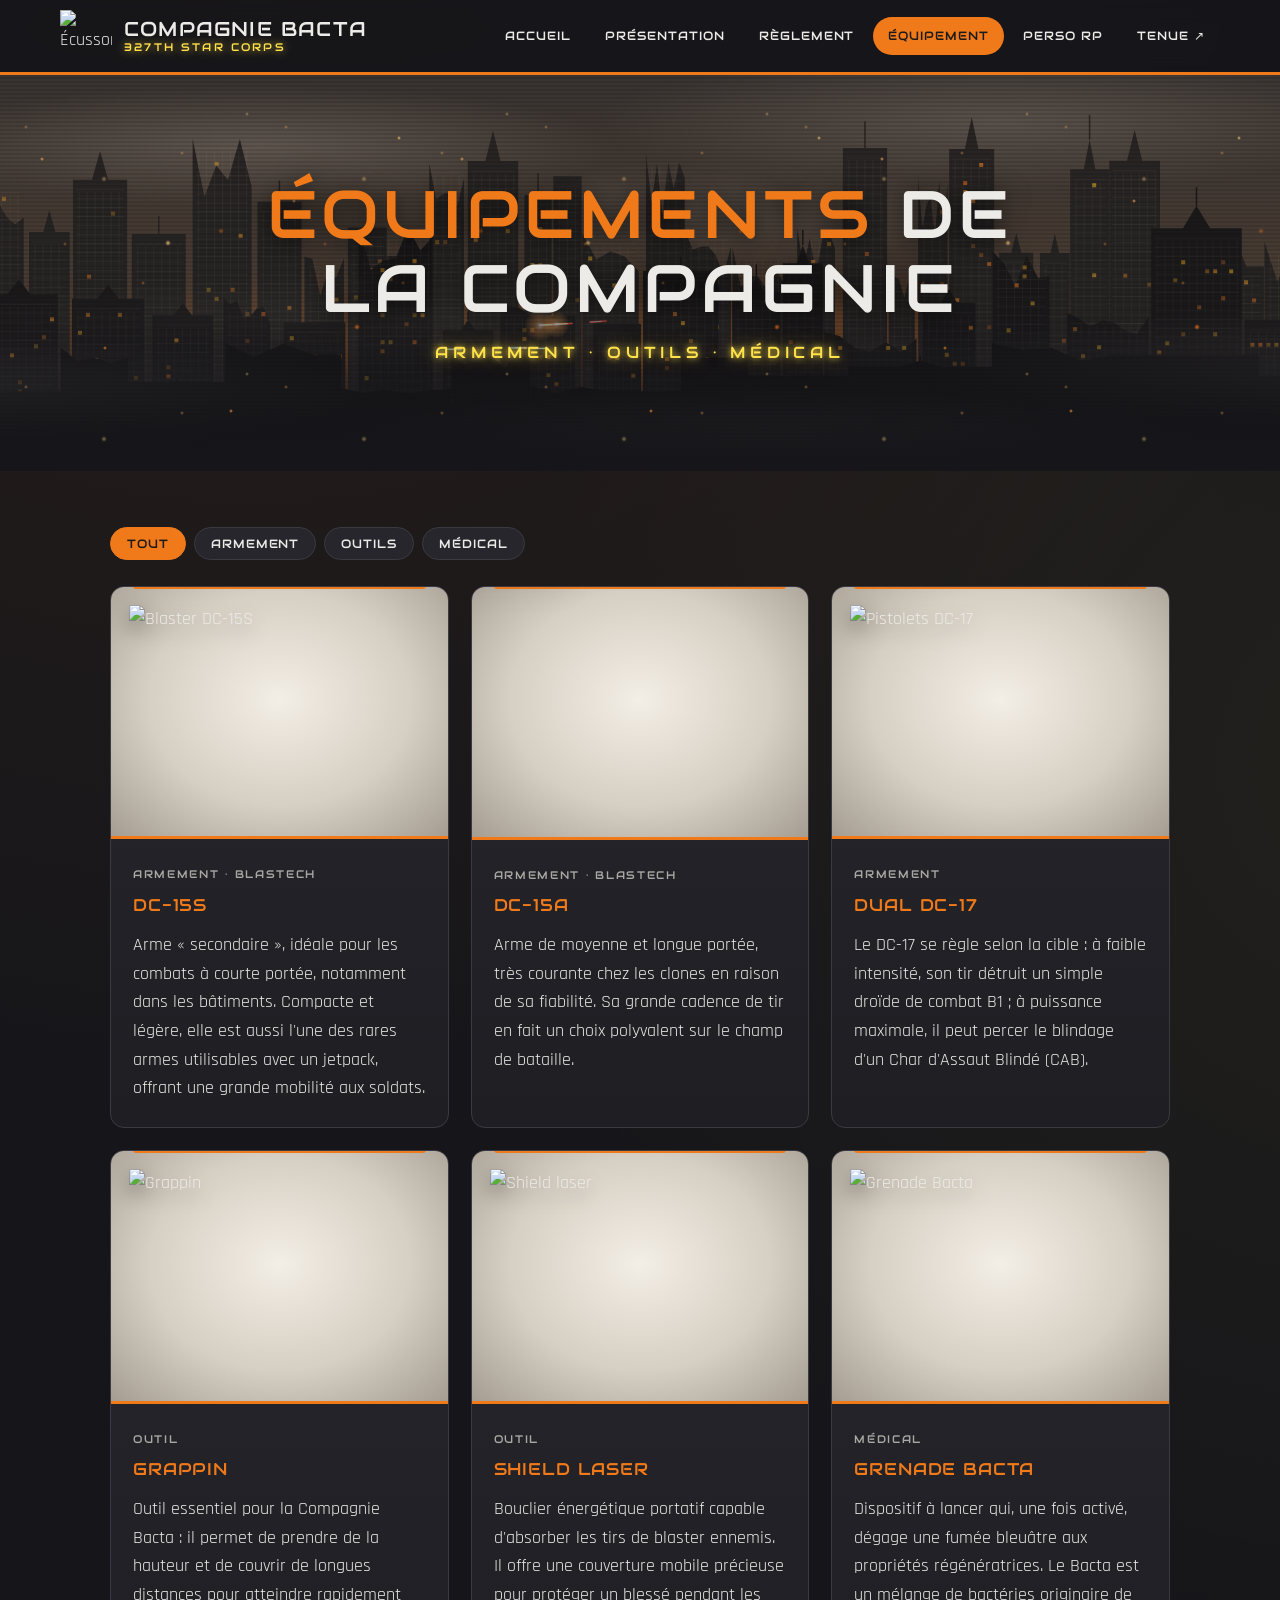
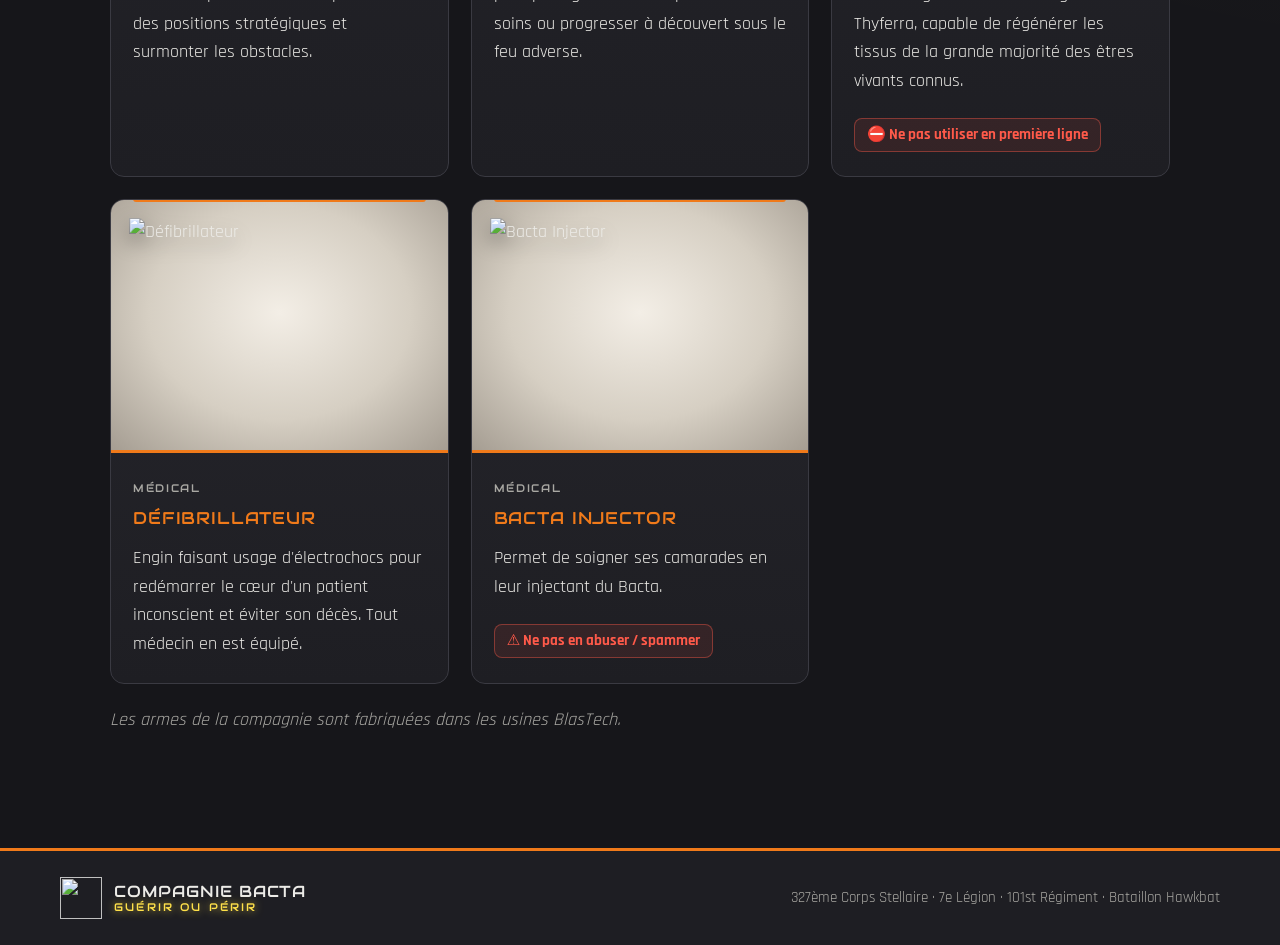
==== commit 0ab7fd60: "Add files via upload" ====
--- a/equipement.html
+++ b/equipement.html
@@ -1,190 +1,149 @@
-<!DOCTYPE html>
+<!doctype html>
 <html lang="fr">
 <head>
-  <meta charset="UTF-8">
-  <meta name="viewport" content="width=device-width, initial-scale=1.0">
-  <meta name="referrer" content="no-referrer">
-  <title>ARC 327th — Équipement</title>
-  <link rel="icon" href="https://i.imgur.com/6qHUprK.png">
+  <meta charset="utf-8">
+  <meta name="viewport" content="width=device-width, initial-scale=1">
+  <title>Équipement · Compagnie Bacta</title>
+  <meta name="description" content="Armement et matériel médical de la Compagnie Bacta.">
+  <meta name="theme-color" content="#16161a">
+  <link rel="icon" type="image/png" href="https://i.imgur.com/Xef8rkx.png">
   <link rel="preconnect" href="https://fonts.googleapis.com">
   <link rel="preconnect" href="https://fonts.gstatic.com" crossorigin>
-  <link href="https://fonts.googleapis.com/css2?family=Black+Ops+One&family=Orbitron:wght@400;700;900&family=Rajdhani:wght@400;500;600;700&display=swap" rel="stylesheet">
-  <link rel="stylesheet" href="css/style.css">
+  <link href="https://fonts.googleapis.com/css2?family=Audiowide&family=Rajdhani:wght@500;600;700&display=swap" rel="stylesheet">
+  <link rel="stylesheet" href="style.css">
 </head>
 <body>
-  <nav class="nav">
-    <a class="nav-brand" href="index.html"><img src="https://i.imgur.com/6qHUprK.png" alt="Logo ARC Rogue"><span>ARC <b>327th</b></span></a>
-    <button class="nav-toggle" aria-label="Menu">&#9776;</button>
-    <ul class="nav-links">
-      <li><a href="index.html">Accueil</a></li>
-      <li><a href="presentation.html">Présentation</a></li>
-      <li><a href="equipement.html" class="active">Équipement</a></li>
-      <li><a href="flame.html">Perso RP</a></li>
-      <li><a href="https://lucasmasure.github.io/site-327th/tenues.html" target="_blank" rel="noopener">Tenues</a></li>
-    </ul>
-  </nav>
+  <header class="site-header">
+    <div class="inner">
+      <a class="brand" href="index.html">
+        <img src="https://i.imgur.com/Xef8rkx.png" alt="Écusson de la Compagnie Bacta">
+        <span class="brand-text"><strong>Compagnie Bacta</strong><small>327TH STAR CORPS</small></span>
+      </a>
+      <button class="nav-toggle" aria-label="Ouvrir le menu" aria-expanded="false" aria-controls="menu"><span></span></button>
+      <ul class="nav" id="menu">
+        <li><a href="index.html">Accueil</a></li>
+        <li><a href="presentation.html">Présentation</a></li>
+        <li><a href="reglement.html">Règlement</a></li>
+        <li><a href="equipement.html" aria-current="page">Équipement</a></li>
+        <li><a href="persorp.html">Perso RP</a></li>
+        <li><a href="https://lucasmasure.github.io/site-327th/tenues.html" target="_blank" rel="noopener">Tenue ↗</a></li>
+      </ul>
+    </div>
+  </header>
 
   <main>
-    <header class="page-hero">
+    <section class="hero small hero-anim">
+      <div class="hero-bg scene"><canvas class="skyline" aria-hidden="true"></canvas><canvas class="battle" aria-hidden="true"></canvas><canvas class="squad" aria-hidden="true"></canvas></div>
+      <div class="hero-fx smoke" aria-hidden="true"></div>
+      <div class="hero-fx embers" aria-hidden="true"></div>
+      <div class="hero-fx embers far" aria-hidden="true"></div>
+      <div class="hero-fx flash" aria-hidden="true"></div>
+      <div class="hero-content">
+        <h1><span class="accent">Équipements</span> de la Compagnie</h1>
+        <span class="neon">ARMEMENT · OUTILS · MÉDICAL</span>
+      </div>
+    </section>
+
+    <section class="section">
       <div class="container">
-        <p class="eyebrow">Arsenal</p>
-        <h1>Équipement des ARC-Rogue</h1>
-      </div>
-    </header>
-
-    <section>
-      <div class="container">
-        <div class="filter">
-          <button class="active" data-cat="all">Tout</button>
-          <button data-cat="lourd">Armes lourdes</button>
-          <button data-cat="fusil">Fusils</button>
-          <button data-cat="poing">Armes de poing</button>
-          <button data-cat="explosif">Explosifs</button>
-          <button data-cat="support">Mobilité &amp; défense</button>
+        <div class="filters" role="group" aria-label="Filtrer l'équipement">
+          <button type="button" data-filter="all" aria-pressed="true">Tout</button>
+          <button type="button" data-filter="arme" aria-pressed="false">Armement</button>
+          <button type="button" data-filter="outil" aria-pressed="false">Outils</button>
+          <button type="button" data-filter="medical" aria-pressed="false">Médical</button>
         </div>
 
-        <div class="gear-grid">
-          <article class="gear reveal" data-cat="lourd">
-            <div class="gear-img"><img src="https://i.imgur.com/OrnLwcV.png" alt="Z-6"></div>
-            <div class="gear-body">
-              <span class="tag">Arme lourde</span>
-              <h3>Z-6</h3>
-              <p>La Z-6 est une arme lourde. Elle possède une énorme cadence de tir, pouvant aller jusqu'à 166 tirs par seconde.</p>
-              <p class="maker">Fabricant : BlasTech</p>
+        <div class="grid grid-3">
+          <article class="panel gear reveal" data-cat="arme">
+            <figure><img src="https://i.imgur.com/nRN3smz.png" alt="Blaster DC-15S" loading="lazy"></figure>
+            <div class="body">
+              <span class="cat">Armement · BlasTech</span>
+              <h3>DC-15S</h3>
+              <p>Arme « secondaire », idéale pour les combats à courte portée, notamment dans les bâtiments. Compacte et légère, elle est aussi l'une des rares armes utilisables avec un jetpack, offrant une grande mobilité aux soldats.</p>
             </div>
           </article>
 
-          <article class="gear reveal" data-cat="fusil">
-            <div class="gear-img"><img class="fit-cover" src="https://i.imgur.com/wqkcnJ9.png" alt="DC-15A"></div>
-            <div class="gear-body">
-              <span class="tag">Fusil</span>
+          <article class="panel gear reveal" data-cat="arme">
+            <figure><img class="tight" src="https://i.imgur.com/wqkcnJ9.png" alt="Fusil DC-15A" loading="lazy"></figure>
+            <div class="body">
+              <span class="cat">Armement · BlasTech</span>
               <h3>DC-15A</h3>
               <p>Arme de moyenne et longue portée, très courante chez les clones en raison de sa fiabilité. Sa grande cadence de tir en fait un choix polyvalent sur le champ de bataille.</p>
-              <p class="maker">Fabricant : BlasTech</p>
             </div>
           </article>
 
-          <article class="gear reveal" data-cat="fusil">
-            <div class="gear-img"><img class="fit-cover" src="https://i.imgur.com/kUPE66i.png" alt="DC 15 A Recon MK III"></div>
-            <div class="gear-body">
-              <span class="tag">Polyvalent</span>
-              <h3>DC 15 A Recon MK III</h3>
-              <p>Fusil polyvalent capable de s'adapter à toutes les situations grâce à ses nombreuses extensions, comme le viseur ou les munitions modifiées.</p>
-              <p class="maker">Fabricant : BlasTech</p>
+          <article class="panel gear reveal" data-cat="arme">
+            <figure><img src="https://i.imgur.com/rThnytf.png" alt="Pistolets DC-17" loading="lazy"></figure>
+            <div class="body">
+              <span class="cat">Armement</span>
+              <h3>Dual DC-17</h3>
+              <p>Le DC-17 se règle selon la cible : à faible intensité, son tir détruit un simple droïde de combat B1 ; à puissance maximale, il peut percer le blindage d'un Char d'Assaut Blindé (CAB).</p>
             </div>
           </article>
 
-          <article class="gear reveal" data-cat="poing">
-            <div class="gear-img"><img src="https://i.imgur.com/8jI8W8B.png" alt="Dual DC-17"></div>
-            <div class="gear-body">
-              <span class="tag">Arme de poing</span>
-              <h3>Dual DC-17</h3>
-              <p>Deux DC-17 classiques pour une puissance de feu doublée. Les ARC-Rogue l'utilisent principalement en combat rapproché, notamment dans les bâtiments et espaces confinés.</p>
+          <article class="panel gear reveal" data-cat="outil">
+            <figure><img src="https://i.imgur.com/7zBPqgV.png" alt="Grappin" loading="lazy"></figure>
+            <div class="body">
+              <span class="cat">Outil</span>
+              <h3>Grappin</h3>
+              <p>Outil essentiel pour la Compagnie Bacta : il permet de prendre de la hauteur et de couvrir de longues distances pour atteindre rapidement des positions stratégiques et surmonter les obstacles.</p>
             </div>
           </article>
 
-          <article class="gear reveal" data-cat="poing">
-            <div class="gear-img"><img src="https://i.imgur.com/nRN3smz.png" alt="DC-15S"></div>
-            <div class="gear-body">
-              <span class="tag">Secondaire</span>
-              <h3>DC-15S</h3>
-              <p>Arme « secondaire » idéale pour la courte portée. Compacte et légère, c'est l'une des rares armes utilisables avec un jetpack, offrant une grande mobilité.</p>
+          <article class="panel gear reveal" data-cat="outil">
+            <figure><img src="https://i.imgur.com/reL2y9s.png" alt="Shield laser" loading="lazy"></figure>
+            <div class="body">
+              <span class="cat">Outil</span>
+              <h3>Shield laser</h3>
+              <p>Bouclier énergétique portatif capable d'absorber les tirs de blaster ennemis. Il offre une couverture mobile précieuse pour protéger un blessé pendant les soins ou progresser à découvert sous le feu adverse.</p>
             </div>
           </article>
 
-          <article class="gear reveal" data-cat="lourd">
-            <div class="gear-img"><img src="https://i.imgur.com/PJJMlkK.png" alt="Smart Launcher"></div>
-            <div class="gear-body">
-              <span class="tag">Lance-roquettes</span>
-              <h3>Smart Launcher</h3>
-              <p>Lance-roquettes précis et puissant doté de plusieurs modes de visée. Le plus utilisé est le « Tracking Mode », qui guide le missile vers une cible précise.</p>
+          <article class="panel gear reveal" data-cat="medical">
+            <figure><img src="https://i.imgur.com/uKhe6Ti.png" alt="Grenade Bacta" loading="lazy"></figure>
+            <div class="body">
+              <span class="cat">Médical</span>
+              <h3>Grenade Bacta</h3>
+              <p>Dispositif à lancer qui, une fois activé, dégage une fumée bleuâtre aux propriétés régénératrices. Le Bacta est un mélange de bactéries originaire de Thyferra, capable de régénérer les tissus de la grande majorité des êtres vivants connus.</p>
+              <span class="warn">⛔ Ne pas utiliser en première ligne</span>
             </div>
           </article>
 
-          <article class="gear reveal" data-cat="fusil">
-            <div class="gear-img"><img src="https://i.imgur.com/LoOijuE.png" alt="DP-23"></div>
-            <div class="gear-body">
-              <span class="tag">Pompe</span>
-              <h3>DP 23</h3>
-              <p>Arme de courte portée, fiable et dévastatrice au corps à corps. Le choix privilégié pour le CQB, en parallèle de la Z-6.</p>
-              <p class="maker">Fabricant : BlasTech</p>
+          <article class="panel gear reveal" data-cat="medical">
+            <figure><img src="https://i.imgur.com/QE6nKSE.png" alt="Défibrillateur" loading="lazy"></figure>
+            <div class="body">
+              <span class="cat">Médical</span>
+              <h3>Défibrillateur</h3>
+              <p>Engin faisant usage d'électrochocs pour redémarrer le cœur d'un patient inconscient et éviter son décès. Tout médecin en est équipé.</p>
             </div>
           </article>
 
-          <article class="gear reveal" data-cat="explosif">
-            <div class="gear-img"><img src="https://i.imgur.com/L83Wywv.png" alt="Detpack"></div>
-            <div class="gear-body">
-              <span class="tag">Explosif</span>
-              <h3>Detpack</h3>
-              <p>Petits explosifs équipés d'un déclencheur à distance. Placés ou lancés, ils détonent au moment choisi — parfaits pour détruire des obstacles.</p>
-            </div>
-          </article>
-
-          <article class="gear reveal" data-cat="explosif">
-            <div class="gear-img"><img src="https://i.imgur.com/HG6JFxP.png" alt="Détonateur thermique"></div>
-            <div class="gear-body">
-              <span class="tag">Grenade</span>
-              <h3>Thermal</h3>
-              <p>Détonateur thermique à forte puissance de souffle, utilisé pour neutraliser les groupes de droïdes et les positions retranchées.</p>
-            </div>
-          </article>
-
-          <article class="gear reveal" data-cat="explosif">
-            <div class="gear-img"><img src="https://i.imgur.com/S7crbLc.png" alt="Grenade à impact"></div>
-            <div class="gear-body">
-              <span class="tag">Grenade</span>
-              <h3>Impact</h3>
-              <p>Grenade qui détone au contact, sans délai : idéale pour frapper une cible précise avant qu'elle ne se mette à couvert.</p>
-            </div>
-          </article>
-
-          <article class="gear reveal" data-cat="explosif">
-            <div class="gear-img"><img src="https://i.imgur.com/9A0On4Z.png" alt="Grenade incendiaire"></div>
-            <div class="gear-body">
-              <span class="tag">Grenade</span>
-              <h3>Incendiaire</h3>
-              <p>Libère une zone de flammes persistante pour bloquer un passage, déloger l'ennemi ou couvrir un repli.</p>
-            </div>
-          </article>
-
-          <article class="gear reveal" data-cat="support">
-            <div class="gear-img"><img src="https://i.imgur.com/MNhMAT8.png" alt="Heavy Shield"></div>
-            <div class="gear-body">
-              <span class="tag">Défense</span>
-              <h3>Heavy Shield</h3>
-              <p>Bouclier robuste qui bloque les tirs légers. Indispensable en CQB comme lors des grandes percées en terrain découvert, il permet de progresser en minimisant l'exposition.</p>
-            </div>
-          </article>
-
-          <article class="gear reveal" data-cat="support">
-            <div class="gear-img"><img src="https://i.imgur.com/7zBPqgV.png" alt="Grappin"></div>
-            <div class="gear-body">
-              <span class="tag">Mobilité</span>
-              <h3>Grappin</h3>
-              <p>Outil essentiel lorsque le jetpack est inutilisable. Il permet de prendre de la hauteur, couvrir de longues distances et atteindre rapidement des positions stratégiques.</p>
-            </div>
-          </article>
-
-          <article class="gear reveal" data-cat="support">
-            <div class="gear-img"><img src="https://i.imgur.com/YkYrQ9j.png" alt="Jetpack"></div>
-            <div class="gear-body">
-              <span class="tag">Mobilité</span>
-              <h3>Jetpack</h3>
-              <p>Dispositif dorsal permettant de s'envoler et de se déplacer rapidement. Il offre un avantage décisif pour les attaques surprises et les manœuvres tactiques.</p>
+          <article class="panel gear reveal" data-cat="medical">
+            <figure><img src="https://i.imgur.com/qRTN50y.png" alt="Bacta Injector" loading="lazy"></figure>
+            <div class="body">
+              <span class="cat">Médical</span>
+              <h3>Bacta Injector</h3>
+              <p>Permet de soigner ses camarades en leur injectant du Bacta.</p>
+              <span class="warn">⚠️ Ne pas en abuser / spammer</span>
             </div>
           </article>
         </div>
+
+        <p class="note">Les armes de la compagnie sont fabriquées dans les usines BlasTech.</p>
       </div>
     </section>
   </main>
 
-  <footer>
-    <div class="container">
-      <img src="https://i.imgur.com/6qHUprK.png" alt="">
-      <span class="motto">PARJAII AT REPUBLIC</span>
-      <p>ARC 327th — ARC Rogue du 327th Corps Stellaire</p>
+  <footer class="site-footer">
+    <div class="inner">
+      <a class="brand" href="index.html">
+        <img src="https://i.imgur.com/Xef8rkx.png" alt="">
+        <span class="brand-text"><strong>Compagnie Bacta</strong><small>GUÉRIR OU PÉRIR</small></span>
+      </a>
+      <span>327ème Corps Stellaire · 7e Légion · 101st Régiment · Bataillon Hawkbat</span>
     </div>
   </footer>
-  <script src="js/main.js"></script>
+
+  <script src="script.js"></script>
 </body>
-</html>
+</html>
--- a/style.css
+++ b/style.css
@@ -0,0 +1,828 @@
+/* ==========================================================
+   Compagnie Bacta - 327th Star Corps
+   Palette tirée de l'écusson : anthracite, orange, jaune néon
+   ========================================================== */
+
+:root {
+  --bg: #16161a;
+  --bg-2: #1e1e23;
+  --panel: #26262c;
+  --panel-2: #2e2e35;
+  --line: #3a3a42;
+  --orange: #f07a1a;
+  --neon: #ffe14a;
+  --text: #ecebe7;
+  --muted: #a9a8a3;
+  --danger: #ff5a4a;
+  --radius: 14px;
+  --font-title: "Audiowide", system-ui, sans-serif;
+  --font-body: "Rajdhani", system-ui, sans-serif;
+}
+
+* { box-sizing: border-box; }
+html { scroll-behavior: smooth; }
+
+body {
+  margin: 0;
+  background:
+    radial-gradient(circle at 20% -10%, rgba(240, 122, 26, .10), transparent 45%),
+    radial-gradient(circle at 110% 30%, rgba(255, 225, 74, .05), transparent 40%),
+    var(--bg);
+  color: var(--text);
+  font-family: var(--font-body);
+  font-size: 1.12rem;
+  line-height: 1.6;
+  min-height: 100vh;
+  display: flex;
+  flex-direction: column;
+}
+
+/* ---------- Curseur aux couleurs de la compagnie ---------- */
+
+html {
+  cursor: url("data:image/svg+xml,%3Csvg xmlns='http://www.w3.org/2000/svg' width='32' height='32' viewBox='0 0 32 32'%3E%3Cpath d='M3 3 L3 25 L9 19.5 L13 28 L17 26 L13 17.5 L21 17.5 Z' fill='%2316161a' stroke='%23f07a1a' stroke-width='2' stroke-linejoin='miter'/%3E%3Cpath d='M6 9 L6 18' stroke='%23ffe14a' stroke-width='1.5'/%3E%3C/svg%3E") 3 3, auto;
+}
+
+a, button, [role="button"], label, summary, .filters button, .nav-toggle {
+  cursor: url("data:image/svg+xml,%3Csvg xmlns='http://www.w3.org/2000/svg' width='32' height='32' viewBox='0 0 32 32'%3E%3Ccircle cx='16' cy='16' r='9' fill='none' stroke='%2316161a' stroke-width='4'/%3E%3Ccircle cx='16' cy='16' r='9' fill='none' stroke='%23f07a1a' stroke-width='2'/%3E%3Cpath d='M16 1 V8 M16 24 V31 M1 16 H8 M24 16 H31' stroke='%2316161a' stroke-width='4'/%3E%3Cpath d='M16 2 V8 M16 24 V30 M2 16 H8 M24 16 H30' stroke='%23f07a1a' stroke-width='2'/%3E%3Ccircle cx='16' cy='16' r='2.5' fill='%23ffe14a' stroke='%2316161a' stroke-width='1'/%3E%3C/svg%3E") 16 16, pointer;
+}
+
+input, textarea, [contenteditable] { cursor: text; }
+
+img { max-width: 100%; display: block; }
+a { color: var(--orange); }
+
+/* ---------- Header / navigation ---------- */
+
+.site-header {
+  position: sticky;
+  top: 0;
+  z-index: 50;
+  background: rgba(22, 22, 26, .9);
+  backdrop-filter: blur(10px);
+  border-bottom: 3px solid var(--orange);
+}
+
+.site-header .inner {
+  max-width: 1200px;
+  margin: 0 auto;
+  padding: 10px 20px;
+  display: flex;
+  align-items: center;
+  justify-content: space-between;
+  gap: 16px;
+}
+
+.brand {
+  display: flex;
+  align-items: center;
+  gap: 12px;
+  text-decoration: none;
+  color: var(--text);
+}
+
+.brand img { width: 52px; height: 52px; transition: transform .5s ease; }
+.brand:hover img { transform: rotate(-12deg) scale(1.05); }
+
+.brand-text { display: flex; flex-direction: column; line-height: 1.15; }
+
+.brand-text strong {
+  font-family: var(--font-title);
+  font-weight: 400;
+  font-size: 1.25rem;
+  letter-spacing: .06em;
+  text-transform: uppercase;
+}
+
+.brand-text small {
+  font-family: var(--font-title);
+  font-size: .68rem;
+  letter-spacing: .2em;
+  color: var(--neon);
+  text-shadow: 0 0 8px rgba(255, 225, 74, .7);
+}
+
+.nav { display: flex; gap: 4px; list-style: none; margin: 0; padding: 0; }
+
+.nav a {
+  display: block;
+  padding: 8px 14px;
+  font-family: var(--font-title);
+  font-size: .76rem;
+  letter-spacing: .08em;
+  text-transform: uppercase;
+  color: var(--text);
+  text-decoration: none;
+  border-radius: 999px;
+  border: 1px solid transparent;
+  transition: background .2s, border-color .2s, color .2s;
+}
+
+.nav a:hover { border-color: var(--orange); color: var(--orange); }
+.nav a[aria-current="page"] { background: var(--orange); color: #1a1a1a; }
+
+.nav-toggle {
+  display: none;
+  background: none;
+  border: 2px solid var(--orange);
+  border-radius: 10px;
+  width: 46px;
+  height: 42px;
+  padding: 0;
+}
+
+.nav-toggle span,
+.nav-toggle span::before,
+.nav-toggle span::after {
+  display: block;
+  width: 22px;
+  height: 2px;
+  background: var(--orange);
+  margin: 0 auto;
+  position: relative;
+  transition: transform .25s, background .25s;
+}
+
+.nav-toggle span::before,
+.nav-toggle span::after { content: ""; position: absolute; left: 0; }
+.nav-toggle span::before { top: -7px; }
+.nav-toggle span::after { top: 7px; }
+
+/* ---------- Hero ---------- */
+
+.hero {
+  position: relative;
+  min-height: 80vh;
+  display: grid;
+  place-items: center;
+  text-align: center;
+  overflow: hidden;
+  isolation: isolate;
+}
+
+.hero.small { min-height: 44vh; }
+
+.hero-bg {
+  position: absolute;
+  inset: 0;
+  background-size: cover;
+  background-position: center 30%;
+  z-index: -2;
+  animation: slowzoom 24s ease-in-out infinite alternate;
+}
+
+.hero::after {
+  content: "";
+  position: absolute;
+  inset: 0;
+  z-index: -1;
+  background:
+    linear-gradient(180deg, rgba(22, 22, 26, .35) 0%, rgba(22, 22, 26, .6) 60%, var(--bg) 100%),
+    repeating-linear-gradient(0deg, rgba(0, 0, 0, .12) 0 2px, transparent 2px 4px);
+}
+
+@keyframes slowzoom { from { transform: scale(1.02); } to { transform: scale(1.12); } }
+
+.hero-content { padding: 40px 20px; max-width: 900px; }
+
+
+
+.hero h1 {
+  font-family: var(--font-title);
+  font-weight: 400;
+  font-size: clamp(2rem, 6vw, 4.2rem);
+  letter-spacing: .06em;
+  text-transform: uppercase;
+  margin: 0;
+  line-height: 1.1;
+  text-shadow: 0 4px 24px rgba(0, 0, 0, .7);
+}
+
+.hero h1 .accent { color: var(--orange); }
+
+.neon {
+  display: inline-block;
+  margin-top: 14px;
+  font-family: var(--font-title);
+  letter-spacing: .3em;
+  font-size: clamp(.8rem, 1.8vw, 1rem);
+  color: var(--neon);
+  text-shadow: 0 0 6px rgba(255, 225, 74, .9), 0 0 18px rgba(255, 225, 74, .5);
+}
+
+.hero .lead {
+  margin: 18px auto 0;
+  max-width: 640px;
+  font-size: 1.2rem;
+  color: #dddbd5;
+  text-shadow: 0 2px 10px rgba(0, 0, 0, .8);
+}
+
+.btn-row { margin-top: 28px; display: flex; gap: 12px; justify-content: center; flex-wrap: wrap; }
+
+.btn {
+  display: inline-flex;
+  align-items: center;
+  gap: 8px;
+  padding: 12px 24px;
+  font-family: var(--font-title);
+  font-size: .82rem;
+  letter-spacing: .1em;
+  text-transform: uppercase;
+  text-decoration: none;
+  color: #1a1a1a;
+  background: var(--orange);
+  border: 2px solid var(--orange);
+  border-radius: 999px;
+  transition: transform .15s, box-shadow .2s, color .2s, border-color .2s;
+}
+
+.btn:hover { transform: translateY(-2px); box-shadow: 0 8px 24px rgba(240, 122, 26, .35); }
+.btn.ghost { background: rgba(22, 22, 26, .6); color: var(--text); border-color: var(--text); }
+.btn.ghost:hover { border-color: var(--orange); color: var(--orange); box-shadow: none; }
+
+/* ---------- Accueil : arrière-plan animé ---------- */
+
+.hero-content { position: relative; z-index: 1; }
+
+.hero-anim .hero-bg {
+  background-position: center 35%;
+  animation: kenburns 32s ease-in-out infinite alternate;
+}
+
+@keyframes kenburns {
+  0%   { transform: scale(1.05) translate(0, 0); }
+  50%  { transform: scale(1.14) translate(-1.5%, -1%); }
+  100% { transform: scale(1.1) translate(1.5%, -2%); }
+}
+
+.hero-fx {
+  position: absolute;
+  inset: 0;
+  pointer-events: none;
+}
+
+/* Fumée qui dérive entre les ruines */
+.hero-anim .smoke {
+  z-index: -1;
+  inset: -10% -50%;
+  background:
+    radial-gradient(ellipse 30% 18% at 20% 75%, rgba(200, 190, 175, .22), transparent 70%),
+    radial-gradient(ellipse 25% 15% at 55% 85%, rgba(180, 170, 160, .18), transparent 70%),
+    radial-gradient(ellipse 35% 20% at 85% 70%, rgba(210, 200, 185, .2), transparent 70%),
+    radial-gradient(ellipse 28% 14% at 40% 60%, rgba(160, 150, 140, .12), transparent 70%);
+  filter: blur(6px);
+  animation: drift 40s linear infinite alternate;
+}
+
+@keyframes drift {
+  from { transform: translateX(-12%); }
+  to   { transform: translateX(12%); }
+}
+
+/* Braises qui s'élèvent */
+.hero-anim .embers {
+  z-index: 0;
+  inset: 0;
+  background-image:
+    radial-gradient(2px 2px at 10% 20%, #ffb35c, transparent),
+    radial-gradient(2px 2px at 25% 65%, #ff8a2a, transparent),
+    radial-gradient(3px 3px at 40% 40%, #ffd27a, transparent),
+    radial-gradient(2px 2px at 55% 80%, #ff9a3c, transparent),
+    radial-gradient(2px 2px at 70% 30%, #ffb35c, transparent),
+    radial-gradient(3px 3px at 85% 60%, #ff7a1a, transparent),
+    radial-gradient(2px 2px at 95% 15%, #ffd27a, transparent);
+  background-size: 420px 420px;
+  opacity: .8;
+  animation: rise 14s linear infinite, flicker 3s ease-in-out infinite alternate;
+}
+
+.hero-anim .embers.far {
+  background-size: 260px 260px;
+  opacity: .45;
+  filter: blur(.6px);
+  animation: rise-far 22s linear infinite, flicker 4s ease-in-out infinite alternate-reverse;
+}
+
+@keyframes rise {
+  from { background-position: 0 0; }
+  to   { background-position: 120px -840px; }
+}
+
+@keyframes rise-far {
+  from { background-position: 0 0; }
+  to   { background-position: -80px -520px; }
+}
+
+@keyframes flicker {
+  from { filter: brightness(.8); }
+  to   { filter: brightness(1.4); }
+}
+
+/* Éclairs lointains dans le ciel orageux */
+.hero-anim .flash {
+  z-index: -1;
+  background: radial-gradient(ellipse 60% 35% at 50% 0%, rgba(255, 240, 220, .55), transparent 70%);
+  mix-blend-mode: screen;
+  opacity: 0;
+  animation: lightning 11s linear infinite;
+}
+
+@keyframes lightning {
+  0%, 86%, 100% { opacity: 0; }
+  87%  { opacity: .9; }
+  88%  { opacity: .1; }
+  89%  { opacity: .7; }
+  91%  { opacity: 0; }
+}
+
+/* ---------- Layout ---------- */
+
+main { flex: 1; }
+.container { max-width: 1100px; margin: 0 auto; padding: 0 20px; }
+.section { padding: 56px 0; }
+
+.section-title {
+  display: flex;
+  align-items: center;
+  gap: 16px;
+  font-family: var(--font-title);
+  font-weight: 400;
+  font-size: clamp(1.25rem, 3vw, 1.9rem);
+  letter-spacing: .06em;
+  text-transform: uppercase;
+  margin: 0 0 28px;
+}
+
+.section-title::before {
+  content: "";
+  flex: none;
+  width: 14px;
+  height: 14px;
+  border-radius: 50%;
+  background: var(--orange);
+  box-shadow: 0 0 0 4px var(--bg), 0 0 0 6px var(--orange);
+}
+
+.section-title::after {
+  content: "";
+  flex: 1;
+  height: 2px;
+  background: linear-gradient(90deg, var(--orange), transparent);
+}
+
+/* Panneau inspiré des bandeaux de l'écusson */
+.panel {
+  position: relative;
+  background: linear-gradient(180deg, var(--panel), var(--bg-2));
+  border: 1px solid var(--line);
+  border-radius: var(--radius);
+  padding: 26px 28px;
+}
+
+.panel::before {
+  content: "";
+  position: absolute;
+  left: 22px;
+  right: 22px;
+  top: -1px;
+  height: 3px;
+  border-radius: 0 0 4px 4px;
+  background: var(--orange);
+}
+
+.panel h3 {
+  font-family: var(--font-title);
+  font-weight: 400;
+  letter-spacing: .05em;
+  text-transform: uppercase;
+  font-size: 1.05rem;
+  margin: 0 0 12px;
+  color: var(--orange);
+}
+
+.panel p { margin: 0 0 10px; }
+.panel p:last-child { margin-bottom: 0; }
+
+.grid { display: grid; gap: 22px; }
+.grid-2 { grid-template-columns: repeat(auto-fit, minmax(min(100%, 300px), 1fr)); }
+.grid-3 { grid-template-columns: repeat(auto-fit, minmax(min(100%, 260px), 1fr)); }
+.stack > * + * { margin-top: 22px; }
+.stack > .chain { margin: 40px 0; }
+
+/* ---------- Chaîne d'unités ---------- */
+
+.chain {
+  display: flex;
+  flex-wrap: wrap;
+  align-items: center;
+  justify-content: center;
+  gap: 10px;
+  list-style: none;
+  margin: 0;
+  padding: 0;
+}
+
+.chain li {
+  font-family: var(--font-title);
+  font-size: .78rem;
+  letter-spacing: .06em;
+  text-transform: uppercase;
+  padding: 10px 16px;
+  border: 1px solid var(--line);
+  border-radius: 999px;
+  background: var(--panel);
+}
+
+.chain li.current { background: var(--orange); color: #1a1a1a; border-color: var(--orange); }
+.chain li.sep { border: none; background: none; padding: 0; color: var(--orange); }
+
+/* ---------- Cartes de navigation ---------- */
+
+.card-link {
+  display: flex;
+  flex-direction: column;
+  gap: 6px;
+  text-decoration: none;
+  color: var(--text);
+  transition: transform .2s, border-color .2s;
+}
+
+.card-link:hover { transform: translateY(-4px); border-color: var(--orange); }
+
+.card-link .icon {
+  width: 54px;
+  height: 54px;
+  display: grid;
+  place-items: center;
+  font-size: 1.5rem;
+  border-radius: 50%;
+  background: var(--bg);
+  border: 2px solid var(--orange);
+  margin-bottom: 8px;
+}
+
+.card-link p { color: var(--muted); }
+
+.card-link .more {
+  margin-top: auto;
+  padding-top: 8px;
+  font-family: var(--font-title);
+  font-size: .72rem;
+  letter-spacing: .12em;
+  text-transform: uppercase;
+  color: var(--orange);
+}
+
+/* ---------- Devise ---------- */
+
+.motto {
+  text-align: center;
+  padding: 44px 24px;
+  border-radius: var(--radius);
+  background:
+    linear-gradient(90deg, transparent 0 10%, var(--orange) 10% 12%, transparent 12% 88%, var(--orange) 88% 90%, transparent 90%),
+    var(--panel);
+  border: 1px solid var(--line);
+}
+
+.motto q {
+  font-family: var(--font-title);
+  font-size: clamp(1.4rem, 4vw, 2.4rem);
+  letter-spacing: .08em;
+  text-transform: uppercase;
+  quotes: "\00AB\00A0" "\00A0\00BB";
+}
+
+.motto p {
+  margin: 10px 0 0;
+  color: var(--neon);
+  font-family: var(--font-title);
+  letter-spacing: .25em;
+  font-size: .8rem;
+  text-shadow: 0 0 8px rgba(255, 225, 74, .6);
+}
+
+/* ---------- Listes ---------- */
+
+.list { list-style: none; padding: 0; margin: 0; }
+
+.list li {
+  position: relative;
+  padding: 10px 0 10px 30px;
+  border-bottom: 1px dashed var(--line);
+}
+
+.list li:last-child { border-bottom: none; }
+
+.list li::before {
+  content: "";
+  position: absolute;
+  left: 4px;
+  top: 19px;
+  width: 10px;
+  height: 10px;
+  border-radius: 2px;
+  transform: rotate(45deg);
+  background: var(--orange);
+}
+
+.list.danger li::before { background: var(--danger); }
+.list strong { color: #fff; }
+
+/* ---------- Code MÉDICALE ---------- */
+
+.acronym {
+  display: grid;
+  grid-template-columns: repeat(auto-fit, minmax(min(100%, 180px), 1fr));
+  gap: 16px;
+}
+
+.acronym div {
+  background: var(--panel);
+  border: 1px solid var(--line);
+  border-radius: var(--radius);
+  padding: 22px 18px;
+  text-align: center;
+}
+
+.acronym b {
+  display: grid;
+  place-items: center;
+  width: 58px;
+  height: 58px;
+  margin: 0 auto 12px;
+  border-radius: 50%;
+  font-family: var(--font-title);
+  font-size: 1.6rem;
+  font-weight: 400;
+  color: #1a1a1a;
+  background: var(--orange);
+  box-shadow: 0 0 0 4px var(--panel), 0 0 0 6px var(--orange);
+}
+
+.acronym h4 {
+  font-family: var(--font-title);
+  font-weight: 400;
+  margin: 0 0 6px;
+  letter-spacing: .05em;
+  text-transform: uppercase;
+}
+
+.acronym p { margin: 0; color: var(--muted); font-size: 1rem; }
+
+/* ---------- Alertes ---------- */
+
+.alert {
+  display: flex;
+  gap: 14px;
+  align-items: flex-start;
+  padding: 16px 20px;
+  border-radius: var(--radius);
+  background: rgba(255, 90, 74, .08);
+  border: 1px solid rgba(255, 90, 74, .45);
+}
+
+.alert.code-vert { background: rgba(80, 220, 120, .07); border-color: rgba(80, 220, 120, .45); }
+
+.alert .tag {
+  flex: none;
+  margin-top: 3px;
+  font-family: var(--font-title);
+  font-size: .68rem;
+  letter-spacing: .1em;
+  padding: 4px 10px;
+  border-radius: 999px;
+  background: var(--danger);
+  color: #1a1a1a;
+}
+
+.alert.code-vert .tag { background: #50dc78; }
+
+/* ---------- Personnages ---------- */
+
+.dossier {
+  display: grid;
+  grid-template-columns: 280px 1fr;
+  gap: 32px;
+  align-items: start;
+}
+
+.portrait {
+  position: relative;
+  padding: 6px;
+  border-radius: var(--radius);
+  background: linear-gradient(160deg, var(--orange), var(--panel-2) 40%, var(--panel-2) 60%, var(--orange));
+}
+
+.portrait img {
+  width: 100%;
+  height: auto;
+  aspect-ratio: 1120 / 1760;
+  object-fit: cover;
+  border-radius: calc(var(--radius) - 6px);
+  background: var(--bg);
+}
+.matricule {
+  display: inline-block;
+  font-family: var(--font-title);
+  font-size: .78rem;
+  letter-spacing: .18em;
+  color: var(--neon);
+  text-shadow: 0 0 8px rgba(255, 225, 74, .6);
+}
+
+.dossier h2 {
+  font-family: var(--font-title);
+  font-weight: 400;
+  font-size: clamp(1.8rem, 4vw, 2.6rem);
+  letter-spacing: .06em;
+  text-transform: uppercase;
+  margin: 2px 0 8px;
+}
+
+.role {
+  display: inline-block;
+  padding: 4px 14px;
+  border-radius: 999px;
+  background: var(--orange);
+  color: #1a1a1a;
+  font-weight: 700;
+}
+
+.dossier h3 {
+  font-family: var(--font-title);
+  font-weight: 400;
+  font-size: .88rem;
+  letter-spacing: .12em;
+  text-transform: uppercase;
+  color: var(--orange);
+  margin: 22px 0 6px;
+}
+
+.dossier p { margin: 0; }
+
+/* ---------- Équipement ---------- */
+
+.filters { display: flex; flex-wrap: wrap; gap: 8px; margin-bottom: 26px; }
+
+.filters button {
+  font-family: var(--font-title);
+  font-size: .74rem;
+  letter-spacing: .08em;
+  text-transform: uppercase;
+  padding: 8px 16px;
+  border-radius: 999px;
+  border: 1px solid var(--line);
+  background: var(--panel);
+  color: var(--text);
+}
+
+.filters button:hover { border-color: var(--orange); }
+.filters button[aria-pressed="true"] { background: var(--orange); border-color: var(--orange); color: #1a1a1a; }
+
+.gear { display: flex; flex-direction: column; padding: 0; overflow: hidden; }
+.gear[hidden] { display: none; }
+
+.gear figure {
+  margin: 0;
+  aspect-ratio: 4 / 3;
+  padding: 18px;
+  /* Fond clair : les images ont un fond transparent et certaines armes sont noires */
+  background: radial-gradient(ellipse at 50% 45%, #f3eee6 0%, #d6cfc3 55%, #a59d92 100%);
+  border-bottom: 3px solid var(--orange);
+  overflow: hidden;
+}
+
+.gear figure img {
+  width: 100%;
+  height: 100%;
+  object-fit: contain;
+  filter: drop-shadow(0 8px 10px rgba(0, 0, 0, .35));
+  transition: transform .4s;
+}
+
+.gear:hover figure img { transform: scale(1.06); }
+/* Image avec beaucoup de marge transparente autour de l'arme */
+.gear figure img.tight { scale: 1.6; }
+.gear .body { padding: 20px 22px 24px; }
+
+.gear .cat {
+  font-family: var(--font-title);
+  font-size: .66rem;
+  letter-spacing: .16em;
+  text-transform: uppercase;
+  color: var(--muted);
+}
+
+.gear h3 { margin-top: 4px; }
+
+.warn {
+  display: inline-block;
+  margin-top: 12px;
+  padding: 4px 12px;
+  border-radius: 8px;
+  font-size: .95rem;
+  font-weight: 700;
+  color: var(--danger);
+  background: rgba(255, 90, 74, .1);
+  border: 1px solid rgba(255, 90, 74, .4);
+}
+
+.note { margin-top: 22px; color: var(--muted); font-style: italic; }
+
+/* ---------- Footer ---------- */
+
+.site-footer { margin-top: 40px; border-top: 3px solid var(--orange); background: var(--bg-2); }
+
+.site-footer .inner {
+  max-width: 1200px;
+  margin: 0 auto;
+  padding: 26px 20px;
+  display: flex;
+  align-items: center;
+  justify-content: space-between;
+  gap: 16px;
+  flex-wrap: wrap;
+  color: var(--muted);
+  font-size: .95rem;
+}
+
+.site-footer .brand img { width: 42px; height: 42px; }
+.site-footer .brand-text strong { font-size: 1rem; }
+
+/* ---------- Apparition au défilement ---------- */
+
+.js .reveal { opacity: 0; transform: translateY(18px); transition: opacity .6s ease, transform .6s ease; }
+.js .reveal.visible { opacity: 1; transform: none; }
+
+@media (prefers-reduced-motion: reduce) {
+  *, *::before, *::after { animation: none !important; transition: none !important; }
+  .js .reveal { opacity: 1; transform: none; }
+}
+
+/* ---------- Responsive ---------- */
+
+@media (max-width: 900px) {
+  .nav-toggle { display: block; }
+
+  .nav {
+    position: absolute;
+    top: 100%;
+    left: 0;
+    right: 0;
+    flex-direction: column;
+    gap: 2px;
+    padding: 10px 16px 16px;
+    background: var(--bg);
+    border-bottom: 3px solid var(--orange);
+    display: none;
+  }
+
+  .nav.open { display: flex; }
+  .nav a { padding: 14px 12px; border-radius: 10px; font-size: .85rem; }
+
+  .nav-toggle[aria-expanded="true"] span { background: transparent; }
+  .nav-toggle[aria-expanded="true"] span::before { transform: translateY(7px) rotate(45deg); }
+  .nav-toggle[aria-expanded="true"] span::after { transform: translateY(-7px) rotate(-45deg); }
+}
+
+@media (max-width: 680px) {
+  body { font-size: 1.05rem; }
+  .section { padding: 40px 0; }
+  .container { padding: 0 16px; }
+  .site-header .inner { padding: 8px 16px; }
+  .panel { padding: 22px 18px; }
+  .dossier { grid-template-columns: 1fr; gap: 20px; }
+  .portrait { width: min(100%, 300px); margin: 0 auto; }
+  .dossier .head { text-align: center; }
+  .brand-text small { display: none; }
+  .motto { background: var(--panel); }
+  .site-footer .inner { justify-content: center; text-align: center; }
+}
+/* Échanges de tirs de blasters dans les bâtiments du fond (dessinés par script.js) */
+.hero-bg .battle,
+.hero-bg .skyline,
+.hero-bg .squad {
+  position: absolute;
+  inset: 0;
+  width: 100%;
+  height: 100%;
+}
+
+/* Pages intérieures : ciel d'orage, la ville en ruine est dessinée par script.js */
+.hero-bg.scene {
+  background:
+    radial-gradient(ellipse 80% 35% at 50% 72%, rgba(255, 130, 40, .45), transparent 70%),
+    radial-gradient(ellipse 40% 22% at 20% 18%, rgba(190, 175, 160, .35), transparent 70%),
+    radial-gradient(ellipse 45% 25% at 78% 12%, rgba(180, 165, 150, .32), transparent 70%),
+    radial-gradient(ellipse 35% 18% at 55% 35%, rgba(160, 145, 130, .28), transparent 70%),
+    linear-gradient(180deg, #3e3834 0%, #5c4b3d 50%, #7a4b28 72%, #16161a 100%);
+}
+
+/* Voile plus léger sur les bannières des pages intérieures pour laisser voir la ville */
+.hero.small.hero-anim::after {
+  background:
+    linear-gradient(180deg, rgba(22, 22, 26, .15) 0%, rgba(22, 22, 26, .35) 60%, var(--bg) 100%),
+    repeating-linear-gradient(0deg, rgba(0, 0, 0, .12) 0 2px, transparent 2px 4px);
+}
